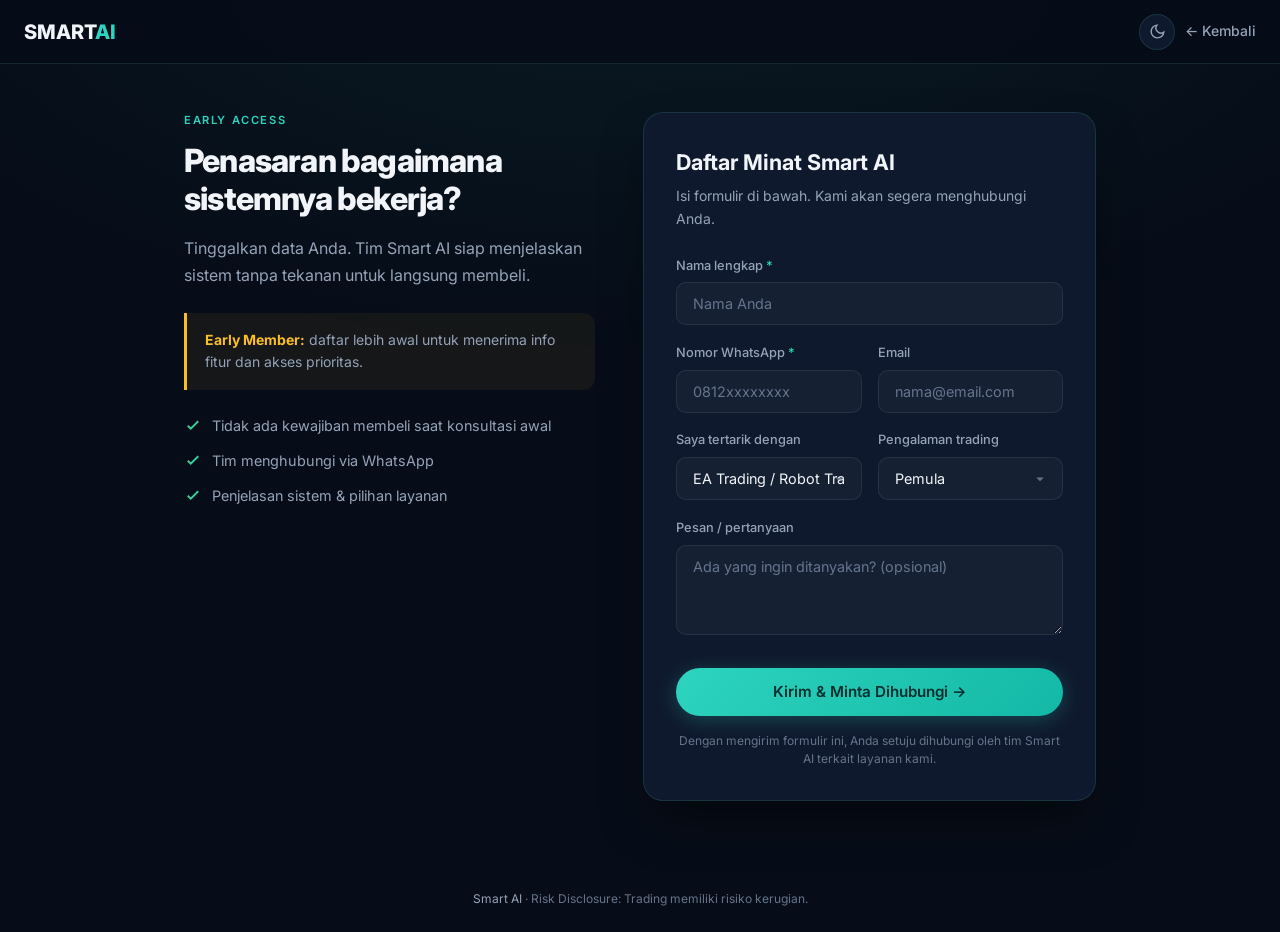
==== daftar.html @ 3fb46be1 "Add separate registration form page (daftar.html)" ====
<!DOCTYPE html>
<html lang="id" data-theme="dark">
<head>
<meta charset="UTF-8"/>
<meta name="viewport" content="width=device-width, initial-scale=1.0"/>
<title>Daftar Minat — Smart AI</title>
<meta name="description" content="Daftarkan minat Anda untuk Smart AI. Tim kami akan menghubungi tanpa tekanan."/>
<link href="https://fonts.googleapis.com/css2?family=Inter:wght@400;500;600;700;800&display=swap" rel="stylesheet">
<style>
:root,[data-theme=dark]{--bg:#070d18;--bg-card:#0f192d;--border:rgba(94,234,212,.12);--cyan:#2dd4bf;--teal:#14b8a6;--green:#34d399;--text:#f1f5f9;--text-muted:#94a3b8;--text-dim:#64748b;--yellow:#fbbf24;--input-bg:rgba(255,255,255,.03);--input-border:rgba(255,255,255,.08);--nav-bg:rgba(7,13,24,.9);--shadow:0 25px 50px -12px rgba(0,0,0,.55)}
[data-theme=light]{--bg:#f8fafc;--bg-card:#fff;--border:rgba(15,23,42,.08);--cyan:#0d9488;--teal:#0f766e;--green:#059669;--text:#0f172a;--text-muted:#475569;--text-dim:#94a3b8;--yellow:#d97706;--input-bg:rgba(15,23,42,.03);--input-border:rgba(15,23,42,.1);--nav-bg:rgba(248,250,252,.95);--shadow:0 20px 40px -12px rgba(15,23,42,.12)}
*{margin:0;padding:0;box-sizing:border-box}body{font-family:Inter,-apple-system,sans-serif;background:var(--bg);color:var(--text);min-height:100vh;line-height:1.6;transition:background .3s,color .3s}
body::before{content:'';position:fixed;inset:0;background:radial-gradient(ellipse 70% 50% at 50% -10%,rgba(45,212,191,.07),transparent);pointer-events:none;z-index:0}
.navbar{position:sticky;top:0;z-index:100;background:var(--nav-bg);backdrop-filter:blur(16px);border-bottom:1px solid var(--border);padding:0 1.5rem;height:64px;display:flex;align-items:center;justify-content:space-between}
.logo{font-size:1.25rem;font-weight:800;color:var(--text);text-decoration:none}.logo span{color:var(--cyan)}
.nav-right{display:flex;align-items:center;gap:.6rem}
.theme-toggle{width:36px;height:36px;border-radius:50%;background:var(--bg-card);border:1px solid var(--border);color:var(--text-muted);cursor:pointer;display:flex;align-items:center;justify-content:center}.theme-toggle:hover{border-color:var(--cyan);color:var(--cyan)}.theme-toggle .icon-sun{display:none}[data-theme=light] .theme-toggle .icon-moon{display:none}[data-theme=light] .theme-toggle .icon-sun{display:block}
.btn-back{color:var(--text-muted);text-decoration:none;font-size:.875rem;font-weight:500}.btn-back:hover{color:var(--cyan)}
.page{position:relative;z-index:1;max-width:960px;margin:0 auto;padding:3rem 1.5rem 4rem;display:grid;grid-template-columns:1fr 1.1fr;gap:3rem;align-items:start}
@media(max-width:800px){.page{grid-template-columns:1fr;gap:2rem;padding-top:2rem}}
.side-label{font-size:.7rem;font-weight:600;color:var(--cyan);letter-spacing:1.6px;text-transform:uppercase;margin-bottom:.75rem}
.side-title{font-size:2rem;font-weight:800;letter-spacing:-.8px;line-height:1.2;margin-bottom:1rem}
.side-desc{color:var(--text-muted);font-size:1rem;line-height:1.7;margin-bottom:1.5rem}
.side-box{background:rgba(251,191,36,.06);border-left:3px solid var(--yellow);border-radius:0 12px 12px 0;padding:1rem 1.15rem;font-size:.875rem;color:var(--text-muted);line-height:1.6;margin-bottom:1.5rem}.side-box strong{color:var(--yellow)}
.side-points{list-style:none;display:flex;flex-direction:column;gap:.75rem}.side-points li{display:flex;align-items:flex-start;gap:.6rem;font-size:.9rem;color:var(--text-muted)}.side-points svg{width:18px;height:18px;color:var(--green);flex-shrink:0;margin-top:2px}
.form-card{background:var(--bg-card);border:1px solid var(--border);border-radius:20px;padding:2rem;box-shadow:var(--shadow)}
.form-card h1{font-size:1.35rem;font-weight:700;margin-bottom:.35rem}.form-card .sub{font-size:.875rem;color:var(--text-muted);margin-bottom:1.6rem}
.form-group{margin-bottom:1.1rem}.form-group label{display:block;font-size:.8rem;font-weight:500;color:var(--text-muted);margin-bottom:.4rem}.form-group label .req{color:var(--cyan)}
.form-group input,.form-group select,.form-group textarea{width:100%;background:var(--input-bg);border:1px solid var(--input-border);border-radius:10px;padding:.75rem 1rem;color:var(--text);font-size:.9rem;font-family:inherit;outline:none;transition:border-color .2s}
.form-group input:focus,.form-group select:focus,.form-group textarea:focus{border-color:var(--cyan)}
.form-group input::placeholder,.form-group textarea::placeholder{color:var(--text-dim)}
.form-group select{appearance:none;background-image:url("data:image/svg+xml,%3Csvg xmlns='http://www.w3.org/2000/svg' width='12' height='12' fill='%2364748b' viewBox='0 0 16 16'%3E%3Cpath d='M8 11L3 6h10l-5 5z'/%3E%3C/svg%3E");background-repeat:no-repeat;background-position:right 1rem center;cursor:pointer}.form-group select option{background:var(--bg-card);color:var(--text)}
.form-group textarea{resize:vertical;min-height:90px}
.form-row{display:grid;grid-template-columns:1fr 1fr;gap:1rem}@media(max-width:520px){.form-row{grid-template-columns:1fr}}
.btn-submit{width:100%;margin-top:.5rem;padding:.9rem 1.5rem;border:none;border-radius:999px;font-weight:600;font-size:.95rem;font-family:inherit;cursor:pointer;background:linear-gradient(135deg,var(--cyan),var(--teal));color:#042f2e;box-shadow:0 4px 20px rgba(45,212,191,.25);transition:transform .2s,box-shadow .2s}[data-theme=light] .btn-submit{color:#fff}.btn-submit:hover{transform:translateY(-1px);box-shadow:0 8px 28px rgba(45,212,191,.35)}.btn-submit:disabled{opacity:.6;cursor:not-allowed;transform:none}
.form-note{text-align:center;font-size:.75rem;color:var(--text-dim);margin-top:1rem;line-height:1.5}
.success-box{display:none;text-align:center;padding:2.5rem 1rem}.success-box.show{display:block}
.success-icon{width:56px;height:56px;border-radius:50%;background:rgba(52,211,153,.15);color:var(--green);display:flex;align-items:center;justify-content:center;margin:0 auto 1.2rem;font-size:1.5rem}
.success-box h2{font-size:1.25rem;font-weight:700;margin-bottom:.5rem}.success-box p{color:var(--text-muted);font-size:.9rem;line-height:1.6;margin-bottom:1.5rem}.success-box a{color:var(--cyan);text-decoration:none;font-weight:600;font-size:.9rem}.success-box a:hover{text-decoration:underline}
footer{text-align:center;padding:1.5rem;font-size:.75rem;color:var(--text-dim);position:relative;z-index:1}footer a{color:var(--text-muted);text-decoration:none}footer a:hover{color:var(--cyan)}
</style>
</head>
<body>
<nav class="navbar">
<a href="index.html" class="logo">SMART<span>AI</span></a>
<div class="nav-right">
<button class="theme-toggle" id="theme-toggle" aria-label="Toggle theme">
<svg class="icon-moon" width="17" height="17" fill="none" stroke="currentColor" stroke-width="2" viewBox="0 0 24 24"><path d="M21 12.79A9 9 0 1111.21 3 7 7 0 0021 12.79z"/></svg>
<svg class="icon-sun" width="17" height="17" fill="none" stroke="currentColor" stroke-width="2" viewBox="0 0 24 24"><circle cx="12" cy="12" r="5"/><path d="M12 1v2M12 21v2M4.22 4.22l1.42 1.42M18.36 18.36l1.42 1.42M1 12h2M21 12h2M4.22 19.78l1.42-1.42M18.36 5.64l1.42-1.42"/></svg>
</button>
<a href="index.html" class="btn-back">← Kembali</a>
</div>
</nav>
<div class="page">
<aside>
<div class="side-label">Early Access</div>
<h2 class="side-title">Penasaran bagaimana sistemnya bekerja?</h2>
<p class="side-desc">Tinggalkan data Anda. Tim Smart AI siap menjelaskan sistem tanpa tekanan untuk langsung membeli.</p>
<div class="side-box"><strong>Early Member:</strong> daftar lebih awal untuk menerima info fitur dan akses prioritas.</div>
<ul class="side-points">
<li><svg fill="none" stroke="currentColor" stroke-width="2.5" viewBox="0 0 24 24"><path d="M5 13l4 4L19 7"/></svg>Tidak ada kewajiban membeli saat konsultasi awal</li>
<li><svg fill="none" stroke="currentColor" stroke-width="2.5" viewBox="0 0 24 24"><path d="M5 13l4 4L19 7"/></svg>Tim menghubungi via WhatsApp</li>
<li><svg fill="none" stroke="currentColor" stroke-width="2.5" viewBox="0 0 24 24"><path d="M5 13l4 4L19 7"/></svg>Penjelasan sistem & pilihan layanan</li>
</ul>
</aside>
<div class="form-card">
<div id="form-view">
<h1>Daftar Minat Smart AI</h1>
<p class="sub">Isi formulir di bawah. Kami akan segera menghubungi Anda.</p>
<form id="interest-form" onsubmit="handleSubmit(event)">
<div class="form-group"><label>Nama lengkap <span class="req">*</span></label><input type="text" name="nama" placeholder="Nama Anda" required autocomplete="name"/></div>
<div class="form-row">
<div class="form-group"><label>Nomor WhatsApp <span class="req">*</span></label><input type="tel" name="wa" placeholder="0812xxxxxxxx" required pattern="[0-9]{10,15}" autocomplete="tel"/></div>
<div class="form-group"><label>Email</label><input type="email" name="email" placeholder="nama@email.com" autocomplete="email"/></div>
</div>
<div class="form-row">
<div class="form-group"><label>Saya tertarik dengan</label><select name="minat"><option>EA Trading / Robot Trading</option><option>Copy Trade</option><option>Akun Pantau</option><option>Semua layanan</option></select></div>
<div class="form-group"><label>Pengalaman trading</label><select name="pengalaman"><option>Pemula</option><option>Menengah</option><option>Berpengalaman</option></select></div>
</div>
<div class="form-group"><label>Pesan / pertanyaan</label><textarea name="pesan" placeholder="Ada yang ingin ditanyakan? (opsional)"></textarea></div>
<button type="submit" class="btn-submit" id="submit-btn">Kirim & Minta Dihubungi →</button>
<p class="form-note">Dengan mengirim formulir ini, Anda setuju dihubungi oleh tim Smart AI terkait layanan kami.</p>
</form>
</div>
<div class="success-box" id="success-view">
<div class="success-icon">✓</div>
<h2>Data berhasil dikirim</h2>
<p>Terima kasih. Tim kami akan segera menghubungi Anda melalui WhatsApp untuk menjelaskan sistem Smart AI.</p>
<a href="index.html">← Kembali ke beranda</a>
</div>
</div>
</div>
<footer><a href="index.html">Smart AI</a> · Risk Disclosure: Trading memiliki risiko kerugian.</footer>
<script>
const html=document.documentElement;const saved=localStorage.getItem('theme');if(saved)html.setAttribute('data-theme',saved);
document.getElementById('theme-toggle').addEventListener('click',()=>{const n=html.getAttribute('data-theme')==='dark'?'light':'dark';html.setAttribute('data-theme',n);localStorage.setItem('theme',n);});
function handleSubmit(e){e.preventDefault();const btn=document.getElementById('submit-btn');btn.disabled=true;btn.textContent='Mengirim...';const data=new FormData(e.target);const nama=data.get('nama')||'';const wa=data.get('wa')||'';const minat=data.get('minat')||'';const pengalaman=data.get('pengalaman')||'';const pesan=data.get('pesan')||'';const text=encodeURIComponent('Halo Admin Smart AI, saya ingin daftar minat.\n\nNama: '+nama+'\nWhatsApp: '+wa+'\nMinat: '+minat+'\nPengalaman: '+pengalaman+(pesan?'\nPesan: '+pesan:''));setTimeout(()=>{document.getElementById('form-view').style.display='none';document.getElementById('success-view').classList.add('show');window.open('https://wa.me/6282137585596?text='+text,'_blank');},600);}
</script>
</body>
</html>
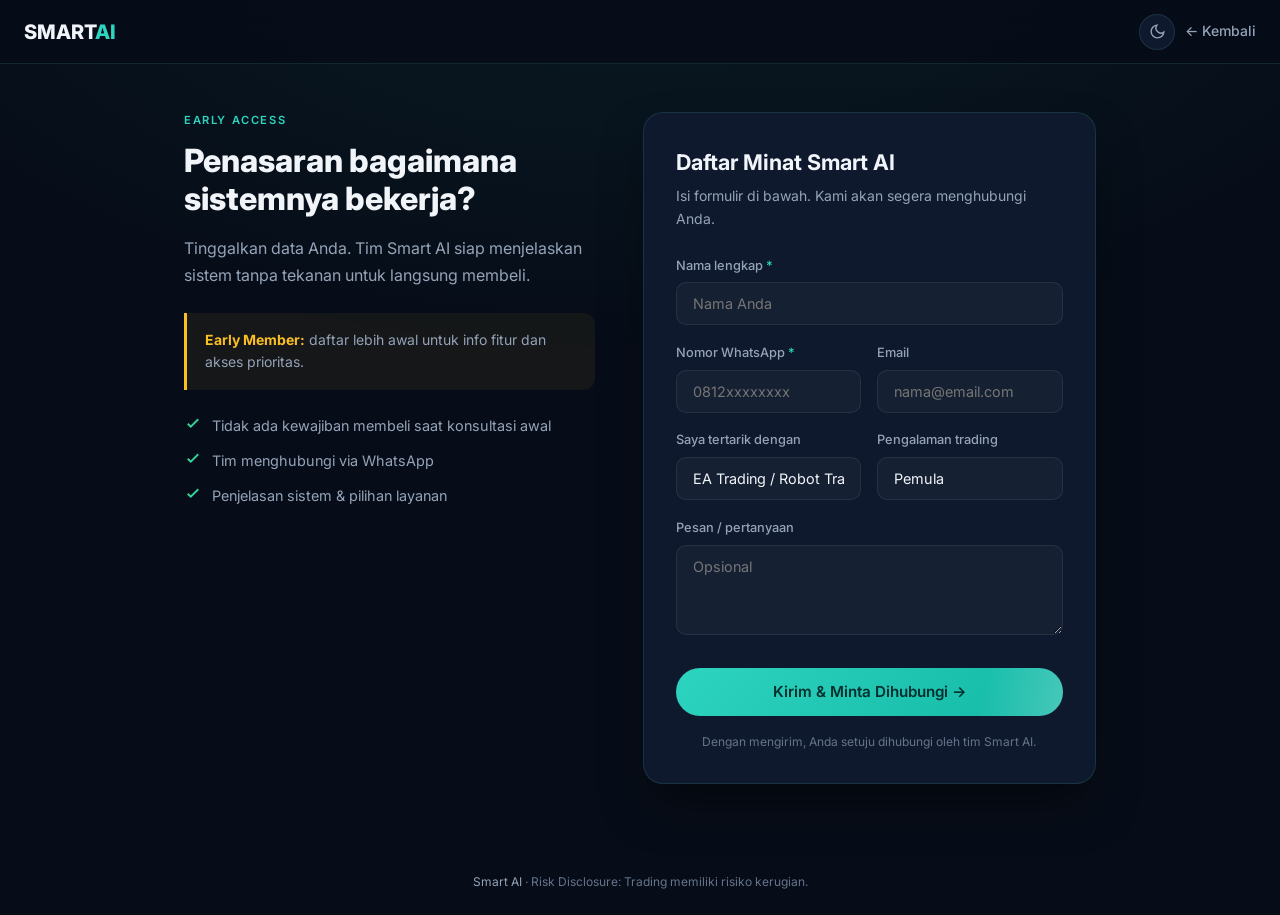
==== commit 00200087: "Add modern scroll animations, hover effects, and micro-interactions" ====
--- a/daftar.html
+++ b/daftar.html
@@ -4,49 +4,50 @@
 <meta charset="UTF-8"/>
 <meta name="viewport" content="width=device-width, initial-scale=1.0"/>
 <title>Daftar Minat — Smart AI</title>
-<meta name="description" content="Daftarkan minat Anda untuk Smart AI. Tim kami akan menghubungi tanpa tekanan."/>
 <link href="https://fonts.googleapis.com/css2?family=Inter:wght@400;500;600;700;800&display=swap" rel="stylesheet">
 <style>
 :root,[data-theme=dark]{--bg:#070d18;--bg-card:#0f192d;--border:rgba(94,234,212,.12);--cyan:#2dd4bf;--teal:#14b8a6;--green:#34d399;--text:#f1f5f9;--text-muted:#94a3b8;--text-dim:#64748b;--yellow:#fbbf24;--input-bg:rgba(255,255,255,.03);--input-border:rgba(255,255,255,.08);--nav-bg:rgba(7,13,24,.9);--shadow:0 25px 50px -12px rgba(0,0,0,.55)}
 [data-theme=light]{--bg:#f8fafc;--bg-card:#fff;--border:rgba(15,23,42,.08);--cyan:#0d9488;--teal:#0f766e;--green:#059669;--text:#0f172a;--text-muted:#475569;--text-dim:#94a3b8;--yellow:#d97706;--input-bg:rgba(15,23,42,.03);--input-border:rgba(15,23,42,.1);--nav-bg:rgba(248,250,252,.95);--shadow:0 20px 40px -12px rgba(15,23,42,.12)}
-*{margin:0;padding:0;box-sizing:border-box}body{font-family:Inter,-apple-system,sans-serif;background:var(--bg);color:var(--text);min-height:100vh;line-height:1.6;transition:background .3s,color .3s}
+*{margin:0;padding:0;box-sizing:border-box}body{font-family:Inter,sans-serif;background:var(--bg);color:var(--text);min-height:100vh;line-height:1.6}
 body::before{content:'';position:fixed;inset:0;background:radial-gradient(ellipse 70% 50% at 50% -10%,rgba(45,212,191,.07),transparent);pointer-events:none;z-index:0}
 .navbar{position:sticky;top:0;z-index:100;background:var(--nav-bg);backdrop-filter:blur(16px);border-bottom:1px solid var(--border);padding:0 1.5rem;height:64px;display:flex;align-items:center;justify-content:space-between}
 .logo{font-size:1.25rem;font-weight:800;color:var(--text);text-decoration:none}.logo span{color:var(--cyan)}
 .nav-right{display:flex;align-items:center;gap:.6rem}
-.theme-toggle{width:36px;height:36px;border-radius:50%;background:var(--bg-card);border:1px solid var(--border);color:var(--text-muted);cursor:pointer;display:flex;align-items:center;justify-content:center}.theme-toggle:hover{border-color:var(--cyan);color:var(--cyan)}.theme-toggle .icon-sun{display:none}[data-theme=light] .theme-toggle .icon-moon{display:none}[data-theme=light] .theme-toggle .icon-sun{display:block}
+.theme-toggle{width:36px;height:36px;border-radius:50%;background:var(--bg-card);border:1px solid var(--border);color:var(--text-muted);cursor:pointer;display:flex;align-items:center;justify-content:center}.theme-toggle .icon-sun{display:none}[data-theme=light] .theme-toggle .icon-moon{display:none}[data-theme=light] .theme-toggle .icon-sun{display:block}
 .btn-back{color:var(--text-muted);text-decoration:none;font-size:.875rem;font-weight:500}.btn-back:hover{color:var(--cyan)}
 .page{position:relative;z-index:1;max-width:960px;margin:0 auto;padding:3rem 1.5rem 4rem;display:grid;grid-template-columns:1fr 1.1fr;gap:3rem;align-items:start}
-@media(max-width:800px){.page{grid-template-columns:1fr;gap:2rem;padding-top:2rem}}
+@media(max-width:800px){.page{grid-template-columns:1fr;gap:2rem}}
 .side-label{font-size:.7rem;font-weight:600;color:var(--cyan);letter-spacing:1.6px;text-transform:uppercase;margin-bottom:.75rem}
-.side-title{font-size:2rem;font-weight:800;letter-spacing:-.8px;line-height:1.2;margin-bottom:1rem}
+.side-title{font-size:2rem;font-weight:800;line-height:1.2;margin-bottom:1rem}
 .side-desc{color:var(--text-muted);font-size:1rem;line-height:1.7;margin-bottom:1.5rem}
-.side-box{background:rgba(251,191,36,.06);border-left:3px solid var(--yellow);border-radius:0 12px 12px 0;padding:1rem 1.15rem;font-size:.875rem;color:var(--text-muted);line-height:1.6;margin-bottom:1.5rem}.side-box strong{color:var(--yellow)}
-.side-points{list-style:none;display:flex;flex-direction:column;gap:.75rem}.side-points li{display:flex;align-items:flex-start;gap:.6rem;font-size:.9rem;color:var(--text-muted)}.side-points svg{width:18px;height:18px;color:var(--green);flex-shrink:0;margin-top:2px}
+.side-box{background:rgba(251,191,36,.06);border-left:3px solid var(--yellow);border-radius:0 12px 12px 0;padding:1rem 1.15rem;font-size:.875rem;color:var(--text-muted);margin-bottom:1.5rem}.side-box strong{color:var(--yellow)}
+.side-points{list-style:none;display:flex;flex-direction:column;gap:.75rem}.side-points li{display:flex;gap:.6rem;font-size:.9rem;color:var(--text-muted)}.side-points svg{width:18px;height:18px;color:var(--green);flex-shrink:0}
 .form-card{background:var(--bg-card);border:1px solid var(--border);border-radius:20px;padding:2rem;box-shadow:var(--shadow)}
 .form-card h1{font-size:1.35rem;font-weight:700;margin-bottom:.35rem}.form-card .sub{font-size:.875rem;color:var(--text-muted);margin-bottom:1.6rem}
 .form-group{margin-bottom:1.1rem}.form-group label{display:block;font-size:.8rem;font-weight:500;color:var(--text-muted);margin-bottom:.4rem}.form-group label .req{color:var(--cyan)}
-.form-group input,.form-group select,.form-group textarea{width:100%;background:var(--input-bg);border:1px solid var(--input-border);border-radius:10px;padding:.75rem 1rem;color:var(--text);font-size:.9rem;font-family:inherit;outline:none;transition:border-color .2s}
-.form-group input:focus,.form-group select:focus,.form-group textarea:focus{border-color:var(--cyan)}
-.form-group input::placeholder,.form-group textarea::placeholder{color:var(--text-dim)}
-.form-group select{appearance:none;background-image:url("data:image/svg+xml,%3Csvg xmlns='http://www.w3.org/2000/svg' width='12' height='12' fill='%2364748b' viewBox='0 0 16 16'%3E%3Cpath d='M8 11L3 6h10l-5 5z'/%3E%3C/svg%3E");background-repeat:no-repeat;background-position:right 1rem center;cursor:pointer}.form-group select option{background:var(--bg-card);color:var(--text)}
-.form-group textarea{resize:vertical;min-height:90px}
+.form-group input,.form-group select,.form-group textarea{width:100%;background:var(--input-bg);border:1px solid var(--input-border);border-radius:10px;padding:.75rem 1rem;color:var(--text);font-size:.9rem;font-family:inherit;outline:none;transition:border-color .2s,transform .2s}
+.form-group input:focus,.form-group select:focus,.form-group textarea:focus{border-color:var(--cyan);transform:scale(1.01)}
+.form-group select{appearance:none;cursor:pointer}.form-group textarea{resize:vertical;min-height:90px}
 .form-row{display:grid;grid-template-columns:1fr 1fr;gap:1rem}@media(max-width:520px){.form-row{grid-template-columns:1fr}}
-.btn-submit{width:100%;margin-top:.5rem;padding:.9rem 1.5rem;border:none;border-radius:999px;font-weight:600;font-size:.95rem;font-family:inherit;cursor:pointer;background:linear-gradient(135deg,var(--cyan),var(--teal));color:#042f2e;box-shadow:0 4px 20px rgba(45,212,191,.25);transition:transform .2s,box-shadow .2s}[data-theme=light] .btn-submit{color:#fff}.btn-submit:hover{transform:translateY(-1px);box-shadow:0 8px 28px rgba(45,212,191,.35)}.btn-submit:disabled{opacity:.6;cursor:not-allowed;transform:none}
-.form-note{text-align:center;font-size:.75rem;color:var(--text-dim);margin-top:1rem;line-height:1.5}
-.success-box{display:none;text-align:center;padding:2.5rem 1rem}.success-box.show{display:block}
+.btn-submit{width:100%;margin-top:.5rem;padding:.9rem 1.5rem;border:none;border-radius:999px;font-weight:600;font-size:.95rem;font-family:inherit;cursor:pointer;background:linear-gradient(135deg,var(--cyan),var(--teal));color:#042f2e;position:relative;overflow:hidden;transition:transform .25s,box-shadow .25s}[data-theme=light] .btn-submit{color:#fff}.btn-submit:hover{transform:translateY(-2px);box-shadow:0 8px 28px rgba(45,212,191,.35)}.btn-submit:disabled{opacity:.6;cursor:not-allowed}.btn-submit::after{content:'';position:absolute;inset:0;background:linear-gradient(105deg,transparent 40%,rgba(255,255,255,.2) 50%,transparent 60%);background-size:200% 100%;animation:shimmer 3s infinite;pointer-events:none}
+.form-note{text-align:center;font-size:.75rem;color:var(--text-dim);margin-top:1rem}
+.success-box{display:none;text-align:center;padding:2.5rem 1rem}.success-box.show{display:block;animation:scaleIn .5s ease both}
 .success-icon{width:56px;height:56px;border-radius:50%;background:rgba(52,211,153,.15);color:var(--green);display:flex;align-items:center;justify-content:center;margin:0 auto 1.2rem;font-size:1.5rem}
-.success-box h2{font-size:1.25rem;font-weight:700;margin-bottom:.5rem}.success-box p{color:var(--text-muted);font-size:.9rem;line-height:1.6;margin-bottom:1.5rem}.success-box a{color:var(--cyan);text-decoration:none;font-weight:600;font-size:.9rem}.success-box a:hover{text-decoration:underline}
-footer{text-align:center;padding:1.5rem;font-size:.75rem;color:var(--text-dim);position:relative;z-index:1}footer a{color:var(--text-muted);text-decoration:none}footer a:hover{color:var(--cyan)}
+.success-box h2{font-size:1.25rem;font-weight:700;margin-bottom:.5rem}.success-box p{color:var(--text-muted);font-size:.9rem;margin-bottom:1.5rem}.success-box a{color:var(--cyan);text-decoration:none;font-weight:600}
+footer{text-align:center;padding:1.5rem;font-size:.75rem;color:var(--text-dim)}footer a{color:var(--text-muted);text-decoration:none}
+aside{animation:fadeUp .7s ease both}.form-card{animation:scaleIn .8s .15s cubic-bezier(.22,1,.36,1) both}
+@keyframes fadeUp{from{opacity:0;transform:translateY(20px)}to{opacity:1;transform:translateY(0)}}
+@keyframes scaleIn{from{opacity:0;transform:scale(.96)}to{opacity:1;transform:scale(1)}}
+@keyframes shimmer{0%{background-position:-200% center}100%{background-position:200% center}}
 </style>
 </head>
 <body>
 <nav class="navbar">
 <a href="index.html" class="logo">SMART<span>AI</span></a>
 <div class="nav-right">
-<button class="theme-toggle" id="theme-toggle" aria-label="Toggle theme">
+<button class="theme-toggle" id="theme-toggle" aria-label="Theme">
 <svg class="icon-moon" width="17" height="17" fill="none" stroke="currentColor" stroke-width="2" viewBox="0 0 24 24"><path d="M21 12.79A9 9 0 1111.21 3 7 7 0 0021 12.79z"/></svg>
-<svg class="icon-sun" width="17" height="17" fill="none" stroke="currentColor" stroke-width="2" viewBox="0 0 24 24"><circle cx="12" cy="12" r="5"/><path d="M12 1v2M12 21v2M4.22 4.22l1.42 1.42M18.36 18.36l1.42 1.42M1 12h2M21 12h2M4.22 19.78l1.42-1.42M18.36 5.64l1.42-1.42"/></svg>
+<svg class="icon-sun" width="17" height="17" fill="none" stroke="currentColor" stroke-width="2" viewBox="0 0 24 24"><circle cx="12" cy="12" r="5"/></svg>
 </button>
 <a href="index.html" class="btn-back">← Kembali</a>
 </div>
@@ -56,7 +57,7 @@
 <div class="side-label">Early Access</div>
 <h2 class="side-title">Penasaran bagaimana sistemnya bekerja?</h2>
 <p class="side-desc">Tinggalkan data Anda. Tim Smart AI siap menjelaskan sistem tanpa tekanan untuk langsung membeli.</p>
-<div class="side-box"><strong>Early Member:</strong> daftar lebih awal untuk menerima info fitur dan akses prioritas.</div>
+<div class="side-box"><strong>Early Member:</strong> daftar lebih awal untuk info fitur dan akses prioritas.</div>
 <ul class="side-points">
 <li><svg fill="none" stroke="currentColor" stroke-width="2.5" viewBox="0 0 24 24"><path d="M5 13l4 4L19 7"/></svg>Tidak ada kewajiban membeli saat konsultasi awal</li>
 <li><svg fill="none" stroke="currentColor" stroke-width="2.5" viewBox="0 0 24 24"><path d="M5 13l4 4L19 7"/></svg>Tim menghubungi via WhatsApp</li>
@@ -68,24 +69,24 @@
 <h1>Daftar Minat Smart AI</h1>
 <p class="sub">Isi formulir di bawah. Kami akan segera menghubungi Anda.</p>
 <form id="interest-form" onsubmit="handleSubmit(event)">
-<div class="form-group"><label>Nama lengkap <span class="req">*</span></label><input type="text" name="nama" placeholder="Nama Anda" required autocomplete="name"/></div>
+<div class="form-group"><label>Nama lengkap <span class="req">*</span></label><input type="text" name="nama" placeholder="Nama Anda" required/></div>
 <div class="form-row">
-<div class="form-group"><label>Nomor WhatsApp <span class="req">*</span></label><input type="tel" name="wa" placeholder="0812xxxxxxxx" required pattern="[0-9]{10,15}" autocomplete="tel"/></div>
-<div class="form-group"><label>Email</label><input type="email" name="email" placeholder="nama@email.com" autocomplete="email"/></div>
+<div class="form-group"><label>Nomor WhatsApp <span class="req">*</span></label><input type="tel" name="wa" placeholder="0812xxxxxxxx" required pattern="[0-9]{10,15}"/></div>
+<div class="form-group"><label>Email</label><input type="email" name="email" placeholder="nama@email.com"/></div>
 </div>
 <div class="form-row">
 <div class="form-group"><label>Saya tertarik dengan</label><select name="minat"><option>EA Trading / Robot Trading</option><option>Copy Trade</option><option>Akun Pantau</option><option>Semua layanan</option></select></div>
 <div class="form-group"><label>Pengalaman trading</label><select name="pengalaman"><option>Pemula</option><option>Menengah</option><option>Berpengalaman</option></select></div>
 </div>
-<div class="form-group"><label>Pesan / pertanyaan</label><textarea name="pesan" placeholder="Ada yang ingin ditanyakan? (opsional)"></textarea></div>
+<div class="form-group"><label>Pesan / pertanyaan</label><textarea name="pesan" placeholder="Opsional"></textarea></div>
 <button type="submit" class="btn-submit" id="submit-btn">Kirim & Minta Dihubungi →</button>
-<p class="form-note">Dengan mengirim formulir ini, Anda setuju dihubungi oleh tim Smart AI terkait layanan kami.</p>
+<p class="form-note">Dengan mengirim, Anda setuju dihubungi oleh tim Smart AI.</p>
 </form>
 </div>
 <div class="success-box" id="success-view">
 <div class="success-icon">✓</div>
 <h2>Data berhasil dikirim</h2>
-<p>Terima kasih. Tim kami akan segera menghubungi Anda melalui WhatsApp untuk menjelaskan sistem Smart AI.</p>
+<p>Tim kami akan segera menghubungi Anda melalui WhatsApp.</p>
 <a href="index.html">← Kembali ke beranda</a>
 </div>
 </div>
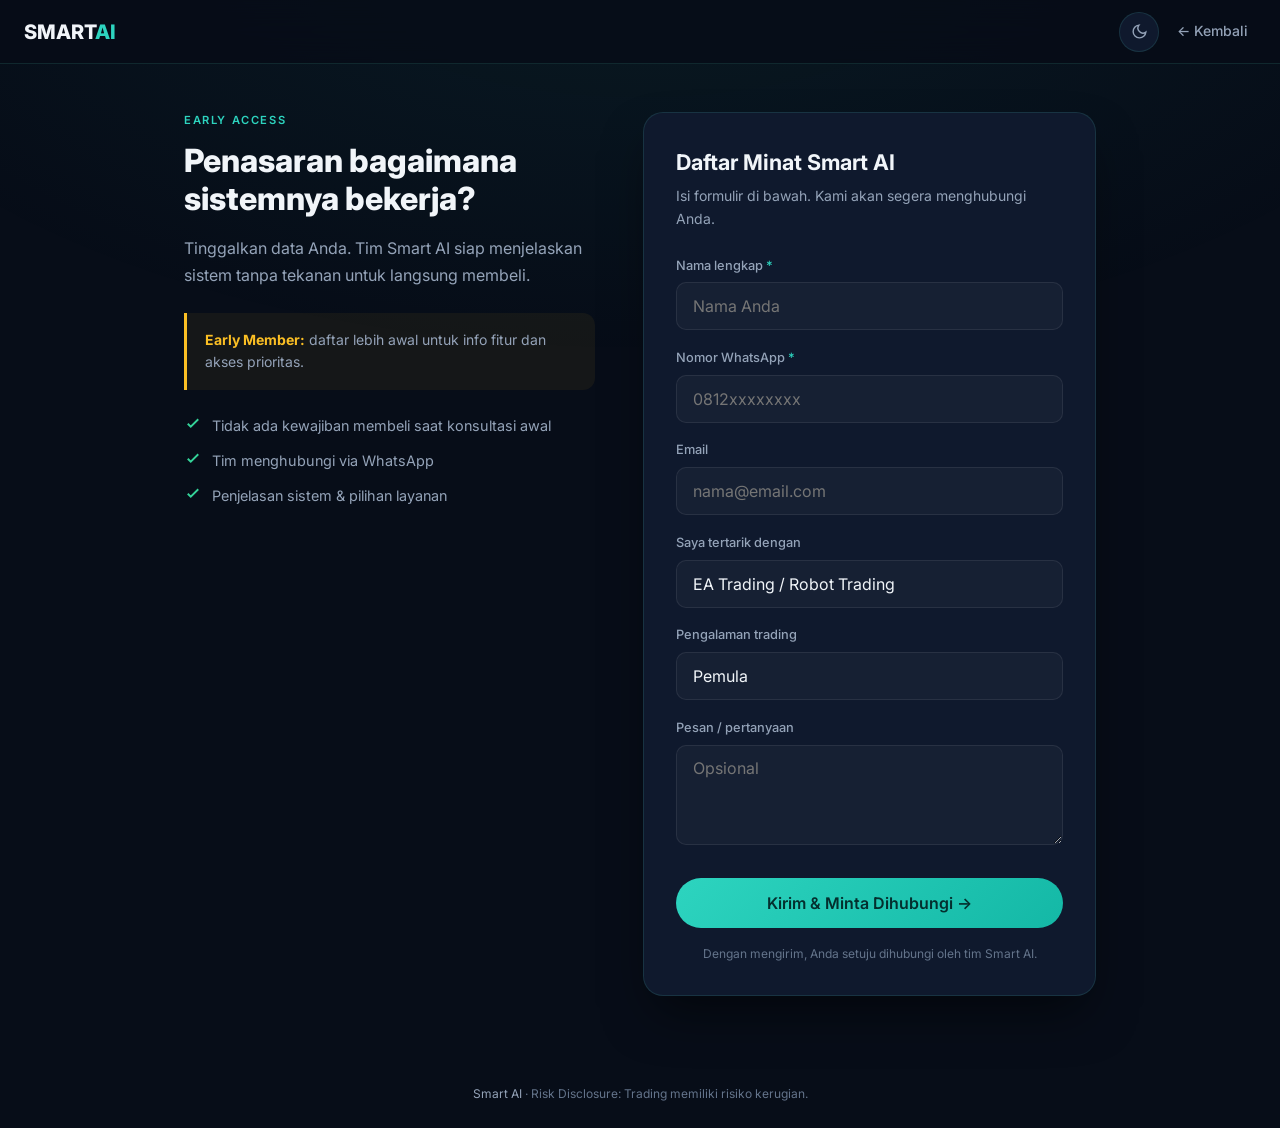
==== commit 6e031c0b: "Improve Android/mobile layout: larger touch targets, better spacing, safe-area, readable typography" ====
--- a/daftar.html
+++ b/daftar.html
@@ -2,21 +2,21 @@
 <html lang="id" data-theme="dark">
 <head>
 <meta charset="UTF-8"/>
-<meta name="viewport" content="width=device-width, initial-scale=1.0"/>
+<meta name="viewport" content="width=device-width, initial-scale=1.0, viewport-fit=cover"/>
 <title>Daftar Minat — Smart AI</title>
+<meta name="theme-color" content="#070d18"/>
 <link href="https://fonts.googleapis.com/css2?family=Inter:wght@400;500;600;700;800&display=swap" rel="stylesheet">
 <style>
 :root,[data-theme=dark]{--bg:#070d18;--bg-card:#0f192d;--border:rgba(94,234,212,.12);--cyan:#2dd4bf;--teal:#14b8a6;--green:#34d399;--text:#f1f5f9;--text-muted:#94a3b8;--text-dim:#64748b;--yellow:#fbbf24;--input-bg:rgba(255,255,255,.03);--input-border:rgba(255,255,255,.08);--nav-bg:rgba(7,13,24,.9);--shadow:0 25px 50px -12px rgba(0,0,0,.55)}
 [data-theme=light]{--bg:#f8fafc;--bg-card:#fff;--border:rgba(15,23,42,.08);--cyan:#0d9488;--teal:#0f766e;--green:#059669;--text:#0f172a;--text-muted:#475569;--text-dim:#94a3b8;--yellow:#d97706;--input-bg:rgba(15,23,42,.03);--input-border:rgba(15,23,42,.1);--nav-bg:rgba(248,250,252,.95);--shadow:0 20px 40px -12px rgba(15,23,42,.12)}
-*{margin:0;padding:0;box-sizing:border-box}body{font-family:Inter,sans-serif;background:var(--bg);color:var(--text);min-height:100vh;line-height:1.6}
+*{margin:0;padding:0;box-sizing:border-box}html{-webkit-text-size-adjust:100%;text-size-adjust:100%}body{font-family:Inter,sans-serif;background:var(--bg);color:var(--text);min-height:100vh;line-height:1.6}a,button{-webkit-tap-highlight-color:rgba(45,212,191,.15)}
 body::before{content:'';position:fixed;inset:0;background:radial-gradient(ellipse 70% 50% at 50% -10%,rgba(45,212,191,.07),transparent);pointer-events:none;z-index:0}
 .navbar{position:sticky;top:0;z-index:100;background:var(--nav-bg);backdrop-filter:blur(16px);border-bottom:1px solid var(--border);padding:0 1.5rem;height:64px;display:flex;align-items:center;justify-content:space-between}
 .logo{font-size:1.25rem;font-weight:800;color:var(--text);text-decoration:none}.logo span{color:var(--cyan)}
 .nav-right{display:flex;align-items:center;gap:.6rem}
-.theme-toggle{width:36px;height:36px;border-radius:50%;background:var(--bg-card);border:1px solid var(--border);color:var(--text-muted);cursor:pointer;display:flex;align-items:center;justify-content:center}.theme-toggle .icon-sun{display:none}[data-theme=light] .theme-toggle .icon-moon{display:none}[data-theme=light] .theme-toggle .icon-sun{display:block}
-.btn-back{color:var(--text-muted);text-decoration:none;font-size:.875rem;font-weight:500}.btn-back:hover{color:var(--cyan)}
+.theme-toggle{width:40px;height:40px;border-radius:50%;background:var(--bg-card);border:1px solid var(--border);color:var(--text-muted);cursor:pointer;display:flex;align-items:center;justify-content:center}.theme-toggle .icon-sun{display:none}[data-theme=light] .theme-toggle .icon-moon{display:none}[data-theme=light] .theme-toggle .icon-sun{display:block}
+.btn-back{color:var(--text-muted);text-decoration:none;font-size:.875rem;font-weight:500;padding:.5rem}.btn-back:hover{color:var(--cyan)}
 .page{position:relative;z-index:1;max-width:960px;margin:0 auto;padding:3rem 1.5rem 4rem;display:grid;grid-template-columns:1fr 1.1fr;gap:3rem;align-items:start}
-@media(max-width:800px){.page{grid-template-columns:1fr;gap:2rem}}
 .side-label{font-size:.7rem;font-weight:600;color:var(--cyan);letter-spacing:1.6px;text-transform:uppercase;margin-bottom:.75rem}
 .side-title{font-size:2rem;font-weight:800;line-height:1.2;margin-bottom:1rem}
 .side-desc{color:var(--text-muted);font-size:1rem;line-height:1.7;margin-bottom:1.5rem}
@@ -25,20 +25,26 @@
 .form-card{background:var(--bg-card);border:1px solid var(--border);border-radius:20px;padding:2rem;box-shadow:var(--shadow)}
 .form-card h1{font-size:1.35rem;font-weight:700;margin-bottom:.35rem}.form-card .sub{font-size:.875rem;color:var(--text-muted);margin-bottom:1.6rem}
 .form-group{margin-bottom:1.1rem}.form-group label{display:block;font-size:.8rem;font-weight:500;color:var(--text-muted);margin-bottom:.4rem}.form-group label .req{color:var(--cyan)}
-.form-group input,.form-group select,.form-group textarea{width:100%;background:var(--input-bg);border:1px solid var(--input-border);border-radius:10px;padding:.75rem 1rem;color:var(--text);font-size:.9rem;font-family:inherit;outline:none;transition:border-color .2s,transform .2s}
-.form-group input:focus,.form-group select:focus,.form-group textarea:focus{border-color:var(--cyan);transform:scale(1.01)}
-.form-group select{appearance:none;cursor:pointer}.form-group textarea{resize:vertical;min-height:90px}
-.form-row{display:grid;grid-template-columns:1fr 1fr;gap:1rem}@media(max-width:520px){.form-row{grid-template-columns:1fr}}
-.btn-submit{width:100%;margin-top:.5rem;padding:.9rem 1.5rem;border:none;border-radius:999px;font-weight:600;font-size:.95rem;font-family:inherit;cursor:pointer;background:linear-gradient(135deg,var(--cyan),var(--teal));color:#042f2e;position:relative;overflow:hidden;transition:transform .25s,box-shadow .25s}[data-theme=light] .btn-submit{color:#fff}.btn-submit:hover{transform:translateY(-2px);box-shadow:0 8px 28px rgba(45,212,191,.35)}.btn-submit:disabled{opacity:.6;cursor:not-allowed}.btn-submit::after{content:'';position:absolute;inset:0;background:linear-gradient(105deg,transparent 40%,rgba(255,255,255,.2) 50%,transparent 60%);background-size:200% 100%;animation:shimmer 3s infinite;pointer-events:none}
+.form-group input,.form-group select,.form-group textarea{width:100%;background:var(--input-bg);border:1px solid var(--input-border);border-radius:10px;padding:.75rem 1rem;color:var(--text);font-size:16px;font-family:inherit;outline:none;min-height:48px;transition:border-color .2s}
+.form-group input:focus,.form-group select:focus,.form-group textarea:focus{border-color:var(--cyan)}
+.form-group select{appearance:none;cursor:pointer}.form-group textarea{resize:vertical;min-height:100px}
+.form-row{display:grid;grid-template-columns:1fr 1fr;gap:1rem}
+.btn-submit{width:100%;margin-top:.5rem;padding:.95rem 1.5rem;border:none;border-radius:999px;font-weight:600;font-size:1rem;font-family:inherit;cursor:pointer;background:linear-gradient(135deg,var(--cyan),var(--teal));color:#042f2e;min-height:50px}[data-theme=light] .btn-submit{color:#fff}.btn-submit:disabled{opacity:.6}
 .form-note{text-align:center;font-size:.75rem;color:var(--text-dim);margin-top:1rem}
-.success-box{display:none;text-align:center;padding:2.5rem 1rem}.success-box.show{display:block;animation:scaleIn .5s ease both}
+.success-box{display:none;text-align:center;padding:2.5rem 1rem}.success-box.show{display:block}
 .success-icon{width:56px;height:56px;border-radius:50%;background:rgba(52,211,153,.15);color:var(--green);display:flex;align-items:center;justify-content:center;margin:0 auto 1.2rem;font-size:1.5rem}
 .success-box h2{font-size:1.25rem;font-weight:700;margin-bottom:.5rem}.success-box p{color:var(--text-muted);font-size:.9rem;margin-bottom:1.5rem}.success-box a{color:var(--cyan);text-decoration:none;font-weight:600}
 footer{text-align:center;padding:1.5rem;font-size:.75rem;color:var(--text-dim)}footer a{color:var(--text-muted);text-decoration:none}
-aside{animation:fadeUp .7s ease both}.form-card{animation:scaleIn .8s .15s cubic-bezier(.22,1,.36,1) both}
-@keyframes fadeUp{from{opacity:0;transform:translateY(20px)}to{opacity:1;transform:translateY(0)}}
-@keyframes scaleIn{from{opacity:0;transform:scale(.96)}to{opacity:1;transform:scale(1)}}
-@keyframes shimmer{0%{background-position:-200% center}100%{background-position:200% center}}
+@media(max-width:800px){
+.page{grid-template-columns:1fr;gap:1.5rem;padding:1.5rem 1rem 3rem}
+.side-title{font-size:1.45rem}
+.side-desc{font-size:.92rem}
+.form-card{padding:1.35rem 1.15rem;border-radius:16px}
+.form-card h1{font-size:1.2rem}
+.form-row{grid-template-columns:1fr}
+.navbar{padding:0 1rem;height:56px}
+}
+@supports(padding:env(safe-area-inset-bottom)){body{padding-bottom:env(safe-area-inset-bottom)}}
 </style>
 </head>
 <body>
@@ -69,15 +75,11 @@
 <h1>Daftar Minat Smart AI</h1>
 <p class="sub">Isi formulir di bawah. Kami akan segera menghubungi Anda.</p>
 <form id="interest-form" onsubmit="handleSubmit(event)">
-<div class="form-group"><label>Nama lengkap <span class="req">*</span></label><input type="text" name="nama" placeholder="Nama Anda" required/></div>
-<div class="form-row">
-<div class="form-group"><label>Nomor WhatsApp <span class="req">*</span></label><input type="tel" name="wa" placeholder="0812xxxxxxxx" required pattern="[0-9]{10,15}"/></div>
-<div class="form-group"><label>Email</label><input type="email" name="email" placeholder="nama@email.com"/></div>
-</div>
-<div class="form-row">
+<div class="form-group"><label>Nama lengkap <span class="req">*</span></label><input type="text" name="nama" placeholder="Nama Anda" required autocomplete="name"/></div>
+<div class="form-group"><label>Nomor WhatsApp <span class="req">*</span></label><input type="tel" name="wa" placeholder="0812xxxxxxxx" required pattern="[0-9]{10,15}" autocomplete="tel" inputmode="numeric"/></div>
+<div class="form-group"><label>Email</label><input type="email" name="email" placeholder="nama@email.com" autocomplete="email"/></div>
 <div class="form-group"><label>Saya tertarik dengan</label><select name="minat"><option>EA Trading / Robot Trading</option><option>Copy Trade</option><option>Akun Pantau</option><option>Semua layanan</option></select></div>
 <div class="form-group"><label>Pengalaman trading</label><select name="pengalaman"><option>Pemula</option><option>Menengah</option><option>Berpengalaman</option></select></div>
-</div>
 <div class="form-group"><label>Pesan / pertanyaan</label><textarea name="pesan" placeholder="Opsional"></textarea></div>
 <button type="submit" class="btn-submit" id="submit-btn">Kirim & Minta Dihubungi →</button>
 <p class="form-note">Dengan mengirim, Anda setuju dihubungi oleh tim Smart AI.</p>
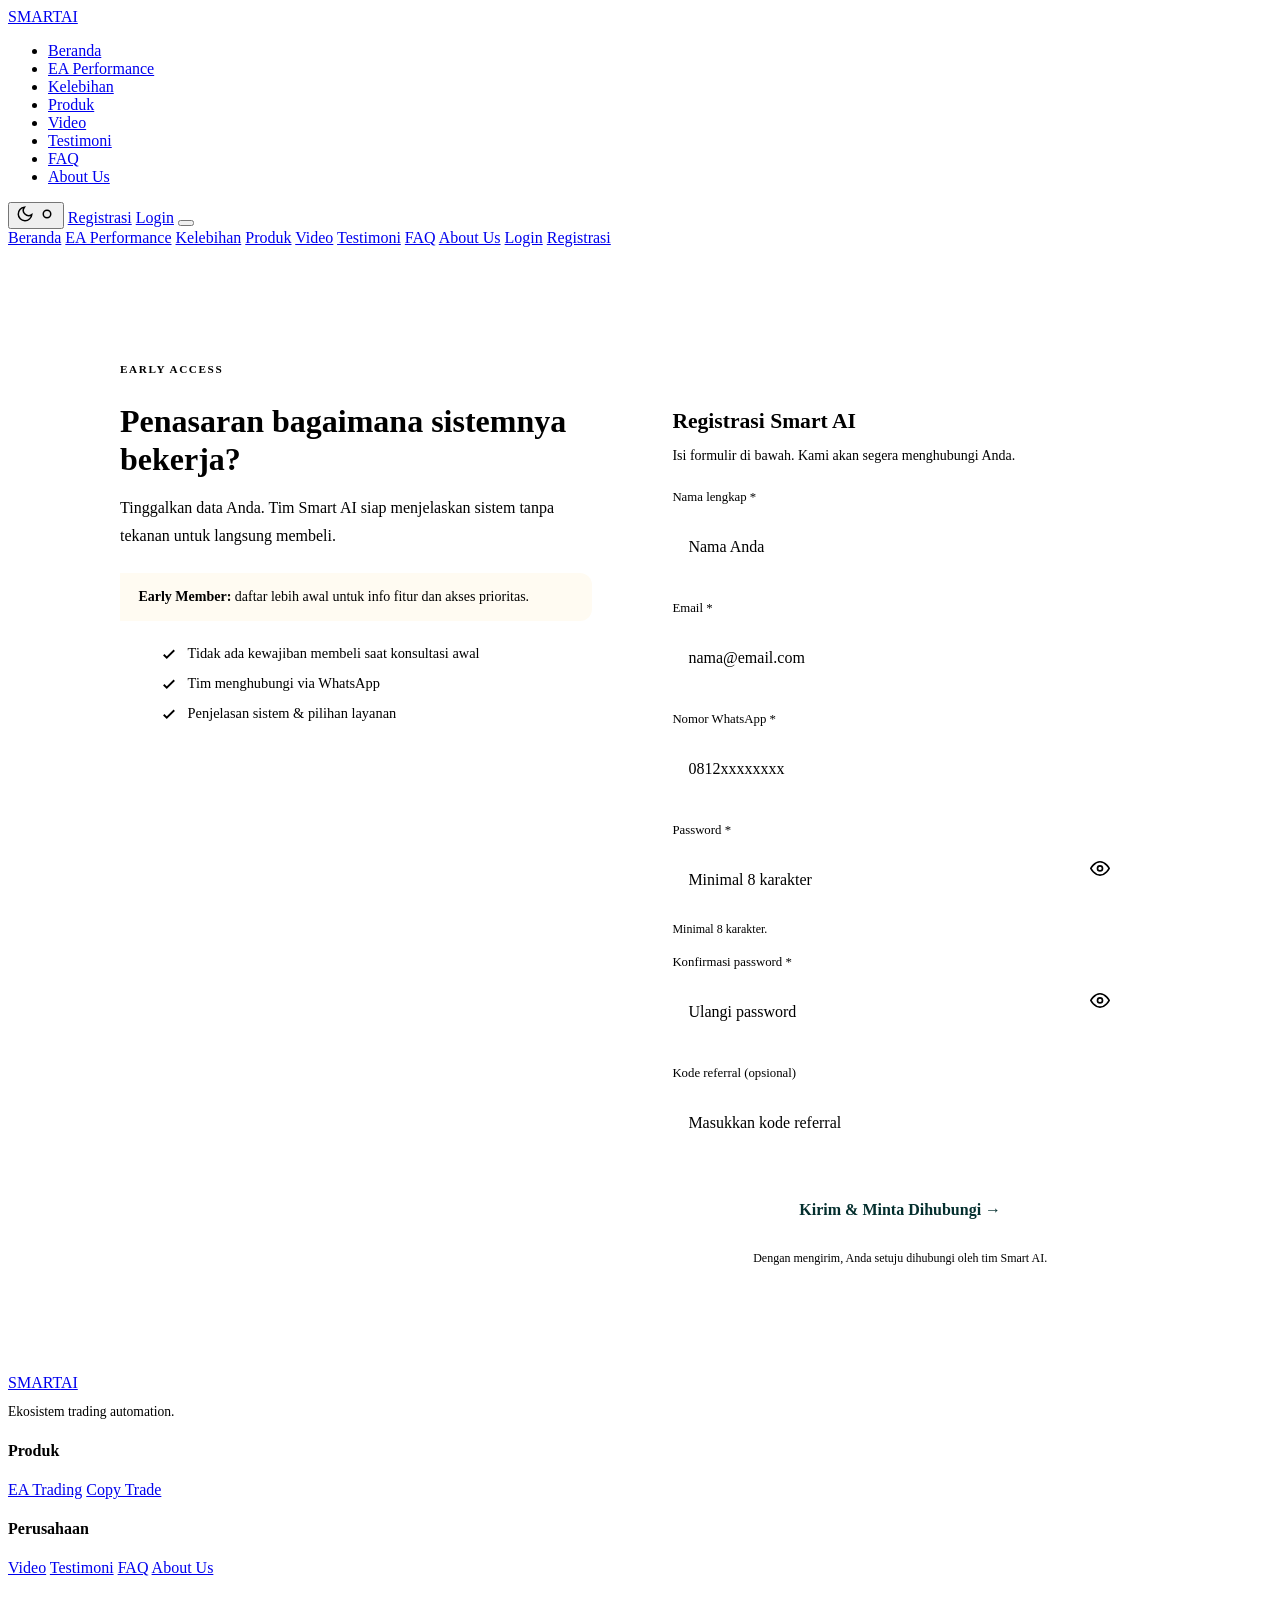
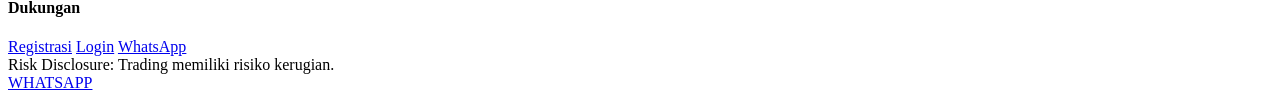
==== commit c98e3058: "Add files via upload" ====
--- a/daftar.html
+++ b/daftar.html
@@ -1,103 +1,245 @@
 <!DOCTYPE html>
 <html lang="id" data-theme="dark">
-<head>
-<meta charset="UTF-8"/>
-<meta name="viewport" content="width=device-width, initial-scale=1.0, viewport-fit=cover"/>
-<title>Daftar Minat — Smart AI</title>
-<meta name="theme-color" content="#070d18"/>
-<link href="https://fonts.googleapis.com/css2?family=Inter:wght@400;500;600;700;800&display=swap" rel="stylesheet">
-<style>
-:root,[data-theme=dark]{--bg:#070d18;--bg-card:#0f192d;--border:rgba(94,234,212,.12);--cyan:#2dd4bf;--teal:#14b8a6;--green:#34d399;--text:#f1f5f9;--text-muted:#94a3b8;--text-dim:#64748b;--yellow:#fbbf24;--input-bg:rgba(255,255,255,.03);--input-border:rgba(255,255,255,.08);--nav-bg:rgba(7,13,24,.9);--shadow:0 25px 50px -12px rgba(0,0,0,.55)}
-[data-theme=light]{--bg:#f8fafc;--bg-card:#fff;--border:rgba(15,23,42,.08);--cyan:#0d9488;--teal:#0f766e;--green:#059669;--text:#0f172a;--text-muted:#475569;--text-dim:#94a3b8;--yellow:#d97706;--input-bg:rgba(15,23,42,.03);--input-border:rgba(15,23,42,.1);--nav-bg:rgba(248,250,252,.95);--shadow:0 20px 40px -12px rgba(15,23,42,.12)}
-*{margin:0;padding:0;box-sizing:border-box}html{-webkit-text-size-adjust:100%;text-size-adjust:100%}body{font-family:Inter,sans-serif;background:var(--bg);color:var(--text);min-height:100vh;line-height:1.6}a,button{-webkit-tap-highlight-color:rgba(45,212,191,.15)}
-body::before{content:'';position:fixed;inset:0;background:radial-gradient(ellipse 70% 50% at 50% -10%,rgba(45,212,191,.07),transparent);pointer-events:none;z-index:0}
-.navbar{position:sticky;top:0;z-index:100;background:var(--nav-bg);backdrop-filter:blur(16px);border-bottom:1px solid var(--border);padding:0 1.5rem;height:64px;display:flex;align-items:center;justify-content:space-between}
-.logo{font-size:1.25rem;font-weight:800;color:var(--text);text-decoration:none}.logo span{color:var(--cyan)}
-.nav-right{display:flex;align-items:center;gap:.6rem}
-.theme-toggle{width:40px;height:40px;border-radius:50%;background:var(--bg-card);border:1px solid var(--border);color:var(--text-muted);cursor:pointer;display:flex;align-items:center;justify-content:center}.theme-toggle .icon-sun{display:none}[data-theme=light] .theme-toggle .icon-moon{display:none}[data-theme=light] .theme-toggle .icon-sun{display:block}
-.btn-back{color:var(--text-muted);text-decoration:none;font-size:.875rem;font-weight:500;padding:.5rem}.btn-back:hover{color:var(--cyan)}
-.page{position:relative;z-index:1;max-width:960px;margin:0 auto;padding:3rem 1.5rem 4rem;display:grid;grid-template-columns:1fr 1.1fr;gap:3rem;align-items:start}
-.side-label{font-size:.7rem;font-weight:600;color:var(--cyan);letter-spacing:1.6px;text-transform:uppercase;margin-bottom:.75rem}
-.side-title{font-size:2rem;font-weight:800;line-height:1.2;margin-bottom:1rem}
-.side-desc{color:var(--text-muted);font-size:1rem;line-height:1.7;margin-bottom:1.5rem}
-.side-box{background:rgba(251,191,36,.06);border-left:3px solid var(--yellow);border-radius:0 12px 12px 0;padding:1rem 1.15rem;font-size:.875rem;color:var(--text-muted);margin-bottom:1.5rem}.side-box strong{color:var(--yellow)}
-.side-points{list-style:none;display:flex;flex-direction:column;gap:.75rem}.side-points li{display:flex;gap:.6rem;font-size:.9rem;color:var(--text-muted)}.side-points svg{width:18px;height:18px;color:var(--green);flex-shrink:0}
-.form-card{background:var(--bg-card);border:1px solid var(--border);border-radius:20px;padding:2rem;box-shadow:var(--shadow)}
-.form-card h1{font-size:1.35rem;font-weight:700;margin-bottom:.35rem}.form-card .sub{font-size:.875rem;color:var(--text-muted);margin-bottom:1.6rem}
-.form-group{margin-bottom:1.1rem}.form-group label{display:block;font-size:.8rem;font-weight:500;color:var(--text-muted);margin-bottom:.4rem}.form-group label .req{color:var(--cyan)}
-.form-group input,.form-group select,.form-group textarea{width:100%;background:var(--input-bg);border:1px solid var(--input-border);border-radius:10px;padding:.75rem 1rem;color:var(--text);font-size:16px;font-family:inherit;outline:none;min-height:48px;transition:border-color .2s}
-.form-group input:focus,.form-group select:focus,.form-group textarea:focus{border-color:var(--cyan)}
-.form-group select{appearance:none;cursor:pointer}.form-group textarea{resize:vertical;min-height:100px}
-.form-row{display:grid;grid-template-columns:1fr 1fr;gap:1rem}
-.btn-submit{width:100%;margin-top:.5rem;padding:.95rem 1.5rem;border:none;border-radius:999px;font-weight:600;font-size:1rem;font-family:inherit;cursor:pointer;background:linear-gradient(135deg,var(--cyan),var(--teal));color:#042f2e;min-height:50px}[data-theme=light] .btn-submit{color:#fff}.btn-submit:disabled{opacity:.6}
-.form-note{text-align:center;font-size:.75rem;color:var(--text-dim);margin-top:1rem}
-.success-box{display:none;text-align:center;padding:2.5rem 1rem}.success-box.show{display:block}
-.success-icon{width:56px;height:56px;border-radius:50%;background:rgba(52,211,153,.15);color:var(--green);display:flex;align-items:center;justify-content:center;margin:0 auto 1.2rem;font-size:1.5rem}
-.success-box h2{font-size:1.25rem;font-weight:700;margin-bottom:.5rem}.success-box p{color:var(--text-muted);font-size:.9rem;margin-bottom:1.5rem}.success-box a{color:var(--cyan);text-decoration:none;font-weight:600}
-footer{text-align:center;padding:1.5rem;font-size:.75rem;color:var(--text-dim)}footer a{color:var(--text-muted);text-decoration:none}
-@media(max-width:800px){
-.page{grid-template-columns:1fr;gap:1.5rem;padding:1.5rem 1rem 3rem}
-.side-title{font-size:1.45rem}
-.side-desc{font-size:.92rem}
-.form-card{padding:1.35rem 1.15rem;border-radius:16px}
-.form-card h1{font-size:1.2rem}
-.form-row{grid-template-columns:1fr}
-.navbar{padding:0 1rem;height:56px}
-}
-@supports(padding:env(safe-area-inset-bottom)){body{padding-bottom:env(safe-area-inset-bottom)}}
-</style>
-</head>
-<body>
-<nav class="navbar">
-<a href="index.html" class="logo">SMART<span>AI</span></a>
-<div class="nav-right">
-<button class="theme-toggle" id="theme-toggle" aria-label="Theme">
-<svg class="icon-moon" width="17" height="17" fill="none" stroke="currentColor" stroke-width="2" viewBox="0 0 24 24"><path d="M21 12.79A9 9 0 1111.21 3 7 7 0 0021 12.79z"/></svg>
-<svg class="icon-sun" width="17" height="17" fill="none" stroke="currentColor" stroke-width="2" viewBox="0 0 24 24"><circle cx="12" cy="12" r="5"/></svg>
-</button>
-<a href="index.html" class="btn-back">← Kembali</a>
-</div>
-</nav>
-<div class="page">
-<aside>
-<div class="side-label">Early Access</div>
-<h2 class="side-title">Penasaran bagaimana sistemnya bekerja?</h2>
-<p class="side-desc">Tinggalkan data Anda. Tim Smart AI siap menjelaskan sistem tanpa tekanan untuk langsung membeli.</p>
-<div class="side-box"><strong>Early Member:</strong> daftar lebih awal untuk info fitur dan akses prioritas.</div>
-<ul class="side-points">
-<li><svg fill="none" stroke="currentColor" stroke-width="2.5" viewBox="0 0 24 24"><path d="M5 13l4 4L19 7"/></svg>Tidak ada kewajiban membeli saat konsultasi awal</li>
-<li><svg fill="none" stroke="currentColor" stroke-width="2.5" viewBox="0 0 24 24"><path d="M5 13l4 4L19 7"/></svg>Tim menghubungi via WhatsApp</li>
-<li><svg fill="none" stroke="currentColor" stroke-width="2.5" viewBox="0 0 24 24"><path d="M5 13l4 4L19 7"/></svg>Penjelasan sistem & pilihan layanan</li>
-</ul>
-</aside>
-<div class="form-card">
-<div id="form-view">
-<h1>Daftar Minat Smart AI</h1>
-<p class="sub">Isi formulir di bawah. Kami akan segera menghubungi Anda.</p>
-<form id="interest-form" onsubmit="handleSubmit(event)">
-<div class="form-group"><label>Nama lengkap <span class="req">*</span></label><input type="text" name="nama" placeholder="Nama Anda" required autocomplete="name"/></div>
-<div class="form-group"><label>Nomor WhatsApp <span class="req">*</span></label><input type="tel" name="wa" placeholder="0812xxxxxxxx" required pattern="[0-9]{10,15}" autocomplete="tel" inputmode="numeric"/></div>
-<div class="form-group"><label>Email</label><input type="email" name="email" placeholder="nama@email.com" autocomplete="email"/></div>
-<div class="form-group"><label>Saya tertarik dengan</label><select name="minat"><option>EA Trading / Robot Trading</option><option>Copy Trade</option><option>Akun Pantau</option><option>Semua layanan</option></select></div>
-<div class="form-group"><label>Pengalaman trading</label><select name="pengalaman"><option>Pemula</option><option>Menengah</option><option>Berpengalaman</option></select></div>
-<div class="form-group"><label>Pesan / pertanyaan</label><textarea name="pesan" placeholder="Opsional"></textarea></div>
-<button type="submit" class="btn-submit" id="submit-btn">Kirim & Minta Dihubungi →</button>
-<p class="form-note">Dengan mengirim, Anda setuju dihubungi oleh tim Smart AI.</p>
-</form>
-</div>
-<div class="success-box" id="success-view">
-<div class="success-icon">✓</div>
-<h2>Data berhasil dikirim</h2>
-<p>Tim kami akan segera menghubungi Anda melalui WhatsApp.</p>
-<a href="index.html">← Kembali ke beranda</a>
-</div>
-</div>
-</div>
-<footer><a href="index.html">Smart AI</a> · Risk Disclosure: Trading memiliki risiko kerugian.</footer>
-<script>
-const html=document.documentElement;const saved=localStorage.getItem('theme');if(saved)html.setAttribute('data-theme',saved);
-document.getElementById('theme-toggle').addEventListener('click',()=>{const n=html.getAttribute('data-theme')==='dark'?'light':'dark';html.setAttribute('data-theme',n);localStorage.setItem('theme',n);});
-function handleSubmit(e){e.preventDefault();const btn=document.getElementById('submit-btn');btn.disabled=true;btn.textContent='Mengirim...';const data=new FormData(e.target);const nama=data.get('nama')||'';const wa=data.get('wa')||'';const minat=data.get('minat')||'';const pengalaman=data.get('pengalaman')||'';const pesan=data.get('pesan')||'';const text=encodeURIComponent('Halo Admin Smart AI, saya ingin daftar minat.\n\nNama: '+nama+'\nWhatsApp: '+wa+'\nMinat: '+minat+'\nPengalaman: '+pengalaman+(pesan?'\nPesan: '+pesan:''));setTimeout(()=>{document.getElementById('form-view').style.display='none';document.getElementById('success-view').classList.add('show');window.open('https://wa.me/6282137585596?text='+text,'_blank');},600);}
-</script>
-</body>
-</html>+  <head>
+    <meta charset="UTF-8"/>
+    <meta name="viewport" content="width=device-width, initial-scale=1.0, viewport-fit=cover"/>
+    <title>Registrasi — Smart AI</title>
+    <meta name="theme-color" content="#070d18"/>
+    <link href="https://fonts.googleapis.com/css2?family=Inter:wght@400;500;600;700;800&display=swap" rel="stylesheet">
+    <link rel="stylesheet" href="css/site.css">
+    <link rel="stylesheet" href="css/daftar.css">
+  </head>
+  <body>
+    <nav class="navbar">
+      <a href="index.html" class="logo">SMART<span>AI</span></a>
+      <ul class="nav-links">
+        <li><a href="index.html">Beranda</a></li>
+        <li><a href="performance.html">EA Performance</a></li>
+        <li><a href="kelebihan.html">Kelebihan</a></li>
+        <li><a href="produk.html">Produk</a></li>
+        <li><a href="video.html">Video</a></li>
+        <li><a href="testimoni.html">Testimoni</a></li>
+        <li><a href="faq.html">FAQ</a></li>
+        <li><a href="our-story.html">About Us</a></li>
+      </ul>
+      <div class="nav-actions">
+        <button class="theme-toggle" id="theme-toggle" aria-label="Theme">
+          <svg class="icon-moon" width="18" height="18" fill="none" stroke="currentColor" stroke-width="2" viewBox="0 0 24 24">
+            <path d="M21 12.79A9 9 0 1111.21 3 7 7 0 0021 12.79z"/>
+          </svg>
+          <svg class="icon-sun" width="18" height="18" fill="none" stroke="currentColor" stroke-width="2" viewBox="0 0 24 24">
+            <circle cx="12" cy="12" r="5"/>
+          </svg>
+        </button>
+        <a href="daftar.html" class="btn btn-nav active" aria-current="page">Registrasi</a>
+        <a href="login.html" class="btn btn-login">Login</a>
+        <button class="hamburger" id="hamburger" aria-label="Menu">
+          <span></span>
+          <span></span>
+          <span></span>
+        </button>
+      </div>
+    </nav>
+    <div class="mobile-menu" id="mobile-menu">
+      <a href="index.html" onclick="closeMenu()">Beranda</a>
+      <a href="performance.html" onclick="closeMenu()">EA Performance</a>
+      <a href="kelebihan.html" onclick="closeMenu()">Kelebihan</a>
+      <a href="produk.html" onclick="closeMenu()">Produk</a>
+      <a href="video.html" onclick="closeMenu()">Video</a>
+      <a href="testimoni.html" onclick="closeMenu()">Testimoni</a>
+      <a href="faq.html" onclick="closeMenu()">FAQ</a>
+      <a href="our-story.html" onclick="closeMenu()">About Us</a>
+      <a href="login.html" onclick="closeMenu()">Login</a>
+      <a href="daftar.html" class="btn btn-primary" onclick="closeMenu()">Registrasi</a>
+    </div>
+    <div class="page">
+      <aside>
+        <div class="side-label">Early Access</div>
+        <h2 class="side-title">Penasaran bagaimana sistemnya bekerja?</h2>
+        <p class="side-desc">
+          Tinggalkan data Anda. Tim Smart AI siap menjelaskan sistem tanpa tekanan untuk langsung membeli.
+        </p>
+        <div class="side-box">
+          <strong>Early Member:</strong> daftar lebih awal untuk info fitur dan akses prioritas.
+        </div>
+        <ul class="side-points">
+          <li>
+            <svg fill="none" stroke="currentColor" stroke-width="2.5" viewBox="0 0 24 24">
+              <path d="M5 13l4 4L19 7"/>
+            </svg>
+            Tidak ada kewajiban membeli saat konsultasi awal
+          </li>
+          <li>
+            <svg fill="none" stroke="currentColor" stroke-width="2.5" viewBox="0 0 24 24">
+              <path d="M5 13l4 4L19 7"/>
+            </svg>
+            Tim menghubungi via WhatsApp
+          </li>
+          <li>
+            <svg fill="none" stroke="currentColor" stroke-width="2.5" viewBox="0 0 24 24">
+              <path d="M5 13l4 4L19 7"/>
+            </svg>
+            Penjelasan sistem & pilihan layanan
+          </li>
+        </ul>
+      </aside>
+      <div class="form-card">
+        <div id="form-view">
+          <h1>Registrasi Smart AI</h1>
+          <p class="sub">Isi formulir di bawah. Kami akan segera menghubungi Anda.</p>
+          <form id="interest-form">
+            <div class="error-msg" id="error-msg" role="alert"></div>
+            <div class="form-group">
+              <label for="nama">Nama lengkap <span class="req">*</span></label>
+              <input type="text" id="nama" name="nama" placeholder="Nama Anda" required autocomplete="name"/>
+            </div>
+            <div class="form-group">
+              <label for="email">Email <span class="req">*</span></label>
+              <input type="email" id="email" name="email" placeholder="nama@email.com" required autocomplete="email"/>
+            </div>
+            <div class="form-group">
+              <label for="wa">Nomor WhatsApp <span class="req">*</span></label>
+              <input
+                type="tel"
+                id="wa"
+                name="wa"
+                placeholder="0812xxxxxxxx"
+                required
+                pattern="[0-9]{10,15}"
+                autocomplete="tel"
+                inputmode="numeric"/>
+            </div>
+            <div class="form-group">
+              <label for="password">Password <span class="req">*</span></label>
+              <div class="password-wrap">
+                <input
+                  type="password"
+                  id="password"
+                  name="password"
+                  placeholder="Minimal 8 karakter"
+                  required
+                  minlength="8"
+                  autocomplete="new-password"/>
+                <button type="button" class="toggle-pass" data-target="password" aria-label="Tampilkan password">
+                  <svg
+                    class="eye-open"
+                    width="20"
+                    height="20"
+                    fill="none"
+                    stroke="currentColor"
+                    stroke-width="2"
+                    viewBox="0 0 24 24">
+                    <path d="M1 12s4-8 11-8 11 8 11 8-4 8-11 8-11-8-11-8z"/>
+                    <circle cx="12" cy="12" r="3"/>
+                  </svg>
+                  <svg
+                    class="eye-closed"
+                    width="20"
+                    height="20"
+                    fill="none"
+                    stroke="currentColor"
+                    stroke-width="2"
+                    viewBox="0 0 24 24"
+                    style="display:none">
+                    <path d="M17.94 17.94A10.07 10.07 0 0112 20c-7 0-11-8-11-8a18.45 18.45 0 015.06-5.94M9.9 4.24A9.12 9.12 0 0112 4c7 0 11 8 11 8a18.5 18.5 0 01-2.16 3.19m-6.72-1.07a3 3 0 11-4.24-4.24"/>
+                    <line x1="1" y1="1" x2="23" y2="23"/>
+                  </svg>
+                </button>
+              </div>
+              <p class="field-hint">Minimal 8 karakter.</p>
+            </div>
+            <div class="form-group">
+              <label for="password2">Konfirmasi password <span class="req">*</span></label>
+              <div class="password-wrap">
+                <input
+                  type="password"
+                  id="password2"
+                  name="password2"
+                  placeholder="Ulangi password"
+                  required
+                  minlength="8"
+                  autocomplete="new-password"/>
+                <button type="button" class="toggle-pass" data-target="password2" aria-label="Tampilkan password">
+                  <svg
+                    class="eye-open"
+                    width="20"
+                    height="20"
+                    fill="none"
+                    stroke="currentColor"
+                    stroke-width="2"
+                    viewBox="0 0 24 24">
+                    <path d="M1 12s4-8 11-8 11 8 11 8-4 8-11 8-11-8-11-8z"/>
+                    <circle cx="12" cy="12" r="3"/>
+                  </svg>
+                  <svg
+                    class="eye-closed"
+                    width="20"
+                    height="20"
+                    fill="none"
+                    stroke="currentColor"
+                    stroke-width="2"
+                    viewBox="0 0 24 24"
+                    style="display:none">
+                    <path d="M17.94 17.94A10.07 10.07 0 0112 20c-7 0-11-8-11-8a18.45 18.45 0 015.06-5.94M9.9 4.24A9.12 9.12 0 0112 4c7 0 11 8 11 8a18.5 18.5 0 01-2.16 3.19m-6.72-1.07a3 3 0 11-4.24-4.24"/>
+                    <line x1="1" y1="1" x2="23" y2="23"/>
+                  </svg>
+                </button>
+              </div>
+            </div>
+            <div class="form-group">
+              <label for="referral">Kode referral <span class="opt">(opsional)</span></label>
+              <input
+                type="text"
+                id="referral"
+                name="referral"
+                placeholder="Masukkan kode referral"
+                autocomplete="off"
+                autocapitalize="characters"
+                maxlength="30"/>
+            </div>
+            <button type="submit" class="btn-submit" id="submit-btn">Kirim & Minta Dihubungi →</button>
+            <p class="form-note">Dengan mengirim, Anda setuju dihubungi oleh tim Smart AI.</p>
+          </form>
+        </div>
+        <div class="success-box" id="success-view">
+          <div class="success-icon">✓</div>
+          <h2>Data berhasil dikirim</h2>
+          <p>Tim kami akan segera menghubungi Anda melalui WhatsApp.</p>
+          <a href="index.html">← Kembali ke beranda</a>
+        </div>
+      </div>
+    </div>
+    <footer>
+      <div class="footer-grid">
+        <div>
+          <a href="index.html" class="logo">SMART<span>AI</span></a>
+          <p style="color:var(--text-muted);font-size:.85rem;margin-top:.8rem">
+            Ekosistem trading automation.
+          </p>
+        </div>
+        <div class="footer-col">
+          <h4>Produk</h4>
+          <a href="produk.html">EA Trading</a>
+          <a href="produk.html">Copy Trade</a>
+        </div>
+        <div class="footer-col">
+          <h4>Perusahaan</h4>
+          <a href="video.html">Video</a>
+          <a href="testimoni.html">Testimoni</a>
+          <a href="faq.html">FAQ</a>
+          <a href="our-story.html">About Us</a>
+        </div>
+        <div class="footer-col">
+          <h4>Dukungan</h4>
+          <a href="daftar.html">Registrasi</a>
+          <a href="login.html">Login</a>
+          <a href="https://wa.me/6282137585596" target="_blank" rel="noopener">WhatsApp</a>
+        </div>
+      </div>
+      <div class="footer-bottom">Risk Disclosure: Trading memiliki risiko kerugian.</div>
+    </footer>
+    <a href="https://wa.me/6282137585596" class="wa-float" target="_blank" rel="noopener">WHATSAPP</a>
+    <script src="js/site.js"></script>
+    <script src="js/daftar.js"></script>
+  </body>
+</html>
--- a/css/daftar.css
+++ b/css/daftar.css
@@ -0,0 +1,325 @@
+.page {
+  position: relative;
+  z-index: 1;
+  max-width: 1040px;
+  margin: 0 auto;
+  padding: 3rem 1.5rem 4rem;
+  display: grid;
+  grid-template-columns: 1fr 1.1fr;
+  gap: 3rem;
+  align-items: start;
+}
+
+.side-label {
+  font-size: .7rem;
+  font-weight: 600;
+  color: var(--cyan);
+  letter-spacing: 1.6px;
+  text-transform: uppercase;
+  margin-bottom: .75rem;
+}
+
+.side-title {
+  font-size: 2rem;
+  font-weight: 800;
+  line-height: 1.2;
+  margin-bottom: 1rem;
+}
+
+.side-desc {
+  color: var(--text-muted);
+  font-size: 1rem;
+  line-height: 1.7;
+  margin-bottom: 1.5rem;
+}
+
+.side-box {
+  background: rgba(251,191,36,.06);
+  border-left: 3px solid var(--yellow);
+  border-radius: 0 12px 12px 0;
+  padding: 1rem 1.15rem;
+  font-size: .875rem;
+  color: var(--text-muted);
+  margin-bottom: 1.5rem;
+}
+
+.side-box strong {
+  color: var(--yellow);
+}
+
+.side-points {
+  list-style: none;
+  display: flex;
+  flex-direction: column;
+  gap: .75rem;
+}
+
+.side-points li {
+  display: flex;
+  gap: .6rem;
+  font-size: .9rem;
+  color: var(--text-muted);
+}
+
+.side-points svg {
+  width: 18px;
+  height: 18px;
+  color: var(--green);
+  flex-shrink: 0;
+}
+
+.form-card {
+  background: var(--bg-card);
+  border: 1px solid var(--border);
+  border-radius: 20px;
+  padding: 2rem;
+  box-shadow: var(--shadow);
+}
+
+.form-card h1 {
+  font-size: 1.35rem;
+  font-weight: 700;
+  margin-bottom: .35rem;
+}
+
+.form-card .sub {
+  font-size: .875rem;
+  color: var(--text-muted);
+  margin-bottom: 1.6rem;
+}
+
+.form-group {
+  margin-bottom: 1.1rem;
+}
+
+.form-group label {
+  display: block;
+  font-size: .8rem;
+  font-weight: 500;
+  color: var(--text-muted);
+  margin-bottom: .4rem;
+}
+
+.form-group label .req {
+  color: var(--cyan);
+}
+
+.form-group input,
+.form-group select,
+.form-group textarea {
+  width: 100%;
+  background: var(--input-bg);
+  border: 1px solid var(--input-border);
+  border-radius: 10px;
+  padding: .75rem 1rem;
+  color: var(--text);
+  font-size: 16px;
+  font-family: inherit;
+  outline: none;
+  min-height: 48px;
+  transition: border-color .2s;
+}
+
+.form-group input:focus,
+.form-group select:focus,
+.form-group textarea:focus {
+  border-color: var(--cyan);
+}
+
+.form-group select {
+  appearance: none;
+  cursor: pointer;
+}
+
+.form-group textarea {
+  resize: vertical;
+  min-height: 100px;
+}
+
+.form-row {
+  display: grid;
+  grid-template-columns: 1fr 1fr;
+  gap: 1rem;
+}
+
+.btn-submit {
+  width: 100%;
+  margin-top: .5rem;
+  padding: .95rem 1.5rem;
+  border: none;
+  border-radius: 999px;
+  font-weight: 600;
+  font-size: 1rem;
+  font-family: inherit;
+  cursor: pointer;
+  background: linear-gradient(135deg,var(--cyan),var(--teal));
+  color: #042f2e;
+  min-height: 50px;
+}
+
+[data-theme=light] .btn-submit {
+  color: #fff;
+}
+
+.btn-submit:disabled {
+  opacity: .6;
+}
+
+.form-note {
+  text-align: center;
+  font-size: .75rem;
+  color: var(--text-dim);
+  margin-top: 1rem;
+}
+
+.success-box {
+  display: none;
+  text-align: center;
+  padding: 2.5rem 1rem;
+}
+
+.success-box.show {
+  display: block;
+}
+
+.success-icon {
+  width: 56px;
+  height: 56px;
+  border-radius: 50%;
+  background: rgba(52,211,153,.15);
+  color: var(--green);
+  display: flex;
+  align-items: center;
+  justify-content: center;
+  margin: 0 auto 1.2rem;
+  font-size: 1.5rem;
+}
+
+.success-box h2 {
+  font-size: 1.25rem;
+  font-weight: 700;
+  margin-bottom: .5rem;
+}
+
+.success-box p {
+  color: var(--text-muted);
+  font-size: .9rem;
+  margin-bottom: 1.5rem;
+}
+
+.success-box a {
+  color: var(--cyan);
+  text-decoration: none;
+  font-weight: 600;
+}
+
+.page {
+  width: 100%;
+  flex: 1;
+  position: relative;
+  z-index: 1;
+  padding-top: calc(68px + 3rem);
+}
+
+.form-card {
+  text-align: left;
+}
+
+.btn-submit {
+  color: #042f2e;
+}
+
+[data-theme=light] .btn-submit {
+  color: #fff;
+}
+
+@media (max-width:800px) {
+  .page {
+    grid-template-columns: 1fr;
+    gap: 1.5rem;
+    padding: calc(60px + 1.5rem) 1rem 3rem;
+  }
+
+  .side-title {
+    font-size: 1.45rem;
+  }
+
+  .side-desc {
+    font-size: .92rem;
+  }
+
+  .form-card {
+    padding: 1.35rem 1.15rem;
+    border-radius: 16px;
+  }
+
+  .form-card h1 {
+    font-size: 1.2rem;
+  }
+
+  .form-row {
+    grid-template-columns: 1fr;
+  }
+}
+
+/* --- field password, referral, pesan error --- */
+.password-wrap {
+  position: relative;
+}
+
+.password-wrap input {
+  padding-right: 3rem;
+}
+
+.toggle-pass {
+  position: absolute;
+  right: .75rem;
+  top: 24px;
+  transform: translateY(-50%);
+  background: none;
+  border: none;
+  color: var(--text-dim);
+  cursor: pointer;
+  padding: .35rem;
+  display: flex;
+  align-items: center;
+  justify-content: center;
+}
+
+.toggle-pass:hover {
+  color: var(--cyan);
+}
+
+.form-group input::placeholder {
+  color: var(--text-dim);
+}
+
+.form-group input.invalid {
+  border-color: #f87171;
+}
+
+.field-hint {
+  font-size: .75rem;
+  color: var(--text-dim);
+  margin-top: .35rem;
+}
+
+.form-group label .opt {
+  color: var(--text-dim);
+  font-weight: 400;
+}
+
+.error-msg {
+  display: none;
+  background: rgba(248,113,113,.1);
+  border: 1px solid rgba(248,113,113,.3);
+  color: #f87171;
+  font-size: .85rem;
+  padding: .7rem 1rem;
+  border-radius: 10px;
+  margin-bottom: 1rem;
+}
+
+.error-msg.show {
+  display: block;
+}
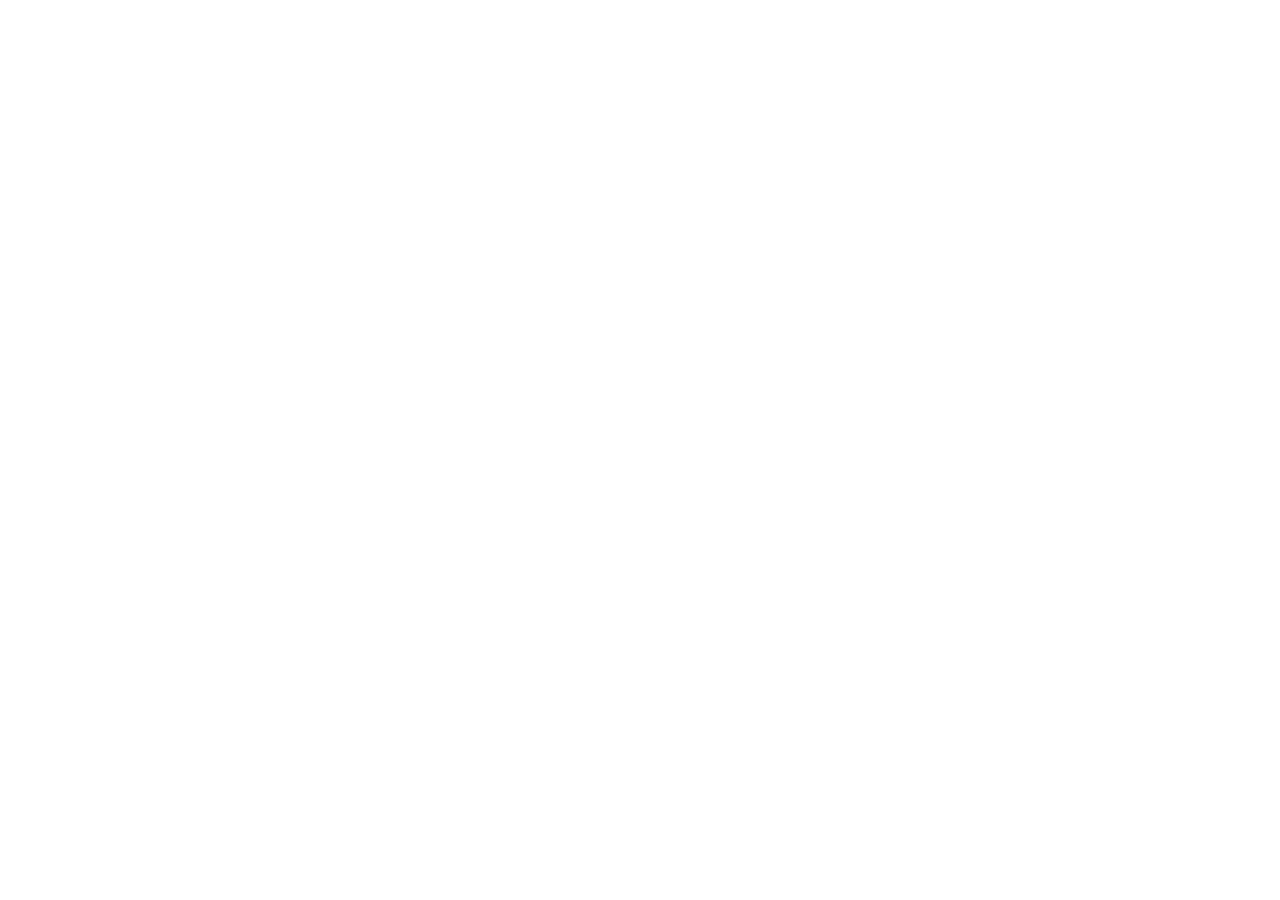
==== commit 0dea8d2a: "Redirect local login.html & daftar.html to portal so first click always opens the correct form" ====
--- a/daftar.html
+++ b/daftar.html
@@ -1,245 +1,13 @@
 <!DOCTYPE html>
-<html lang="id" data-theme="dark">
-  <head>
-    <meta charset="UTF-8"/>
-    <meta name="viewport" content="width=device-width, initial-scale=1.0, viewport-fit=cover"/>
-    <title>Registrasi — Smart AI</title>
-    <meta name="theme-color" content="#070d18"/>
-    <link href="https://fonts.googleapis.com/css2?family=Inter:wght@400;500;600;700;800&display=swap" rel="stylesheet">
-    <link rel="stylesheet" href="css/site.css">
-    <link rel="stylesheet" href="css/daftar.css">
-  </head>
-  <body>
-    <nav class="navbar">
-      <a href="index.html" class="logo">SMART<span>AI</span></a>
-      <ul class="nav-links">
-        <li><a href="index.html">Beranda</a></li>
-        <li><a href="performance.html">EA Performance</a></li>
-        <li><a href="kelebihan.html">Kelebihan</a></li>
-        <li><a href="produk.html">Produk</a></li>
-        <li><a href="video.html">Video</a></li>
-        <li><a href="testimoni.html">Testimoni</a></li>
-        <li><a href="faq.html">FAQ</a></li>
-        <li><a href="our-story.html">About Us</a></li>
-      </ul>
-      <div class="nav-actions">
-        <button class="theme-toggle" id="theme-toggle" aria-label="Theme">
-          <svg class="icon-moon" width="18" height="18" fill="none" stroke="currentColor" stroke-width="2" viewBox="0 0 24 24">
-            <path d="M21 12.79A9 9 0 1111.21 3 7 7 0 0021 12.79z"/>
-          </svg>
-          <svg class="icon-sun" width="18" height="18" fill="none" stroke="currentColor" stroke-width="2" viewBox="0 0 24 24">
-            <circle cx="12" cy="12" r="5"/>
-          </svg>
-        </button>
-        <a href="daftar.html" class="btn btn-nav active" aria-current="page">Registrasi</a>
-        <a href="login.html" class="btn btn-login">Login</a>
-        <button class="hamburger" id="hamburger" aria-label="Menu">
-          <span></span>
-          <span></span>
-          <span></span>
-        </button>
-      </div>
-    </nav>
-    <div class="mobile-menu" id="mobile-menu">
-      <a href="index.html" onclick="closeMenu()">Beranda</a>
-      <a href="performance.html" onclick="closeMenu()">EA Performance</a>
-      <a href="kelebihan.html" onclick="closeMenu()">Kelebihan</a>
-      <a href="produk.html" onclick="closeMenu()">Produk</a>
-      <a href="video.html" onclick="closeMenu()">Video</a>
-      <a href="testimoni.html" onclick="closeMenu()">Testimoni</a>
-      <a href="faq.html" onclick="closeMenu()">FAQ</a>
-      <a href="our-story.html" onclick="closeMenu()">About Us</a>
-      <a href="login.html" onclick="closeMenu()">Login</a>
-      <a href="daftar.html" class="btn btn-primary" onclick="closeMenu()">Registrasi</a>
-    </div>
-    <div class="page">
-      <aside>
-        <div class="side-label">Early Access</div>
-        <h2 class="side-title">Penasaran bagaimana sistemnya bekerja?</h2>
-        <p class="side-desc">
-          Tinggalkan data Anda. Tim Smart AI siap menjelaskan sistem tanpa tekanan untuk langsung membeli.
-        </p>
-        <div class="side-box">
-          <strong>Early Member:</strong> daftar lebih awal untuk info fitur dan akses prioritas.
-        </div>
-        <ul class="side-points">
-          <li>
-            <svg fill="none" stroke="currentColor" stroke-width="2.5" viewBox="0 0 24 24">
-              <path d="M5 13l4 4L19 7"/>
-            </svg>
-            Tidak ada kewajiban membeli saat konsultasi awal
-          </li>
-          <li>
-            <svg fill="none" stroke="currentColor" stroke-width="2.5" viewBox="0 0 24 24">
-              <path d="M5 13l4 4L19 7"/>
-            </svg>
-            Tim menghubungi via WhatsApp
-          </li>
-          <li>
-            <svg fill="none" stroke="currentColor" stroke-width="2.5" viewBox="0 0 24 24">
-              <path d="M5 13l4 4L19 7"/>
-            </svg>
-            Penjelasan sistem & pilihan layanan
-          </li>
-        </ul>
-      </aside>
-      <div class="form-card">
-        <div id="form-view">
-          <h1>Registrasi Smart AI</h1>
-          <p class="sub">Isi formulir di bawah. Kami akan segera menghubungi Anda.</p>
-          <form id="interest-form">
-            <div class="error-msg" id="error-msg" role="alert"></div>
-            <div class="form-group">
-              <label for="nama">Nama lengkap <span class="req">*</span></label>
-              <input type="text" id="nama" name="nama" placeholder="Nama Anda" required autocomplete="name"/>
-            </div>
-            <div class="form-group">
-              <label for="email">Email <span class="req">*</span></label>
-              <input type="email" id="email" name="email" placeholder="nama@email.com" required autocomplete="email"/>
-            </div>
-            <div class="form-group">
-              <label for="wa">Nomor WhatsApp <span class="req">*</span></label>
-              <input
-                type="tel"
-                id="wa"
-                name="wa"
-                placeholder="0812xxxxxxxx"
-                required
-                pattern="[0-9]{10,15}"
-                autocomplete="tel"
-                inputmode="numeric"/>
-            </div>
-            <div class="form-group">
-              <label for="password">Password <span class="req">*</span></label>
-              <div class="password-wrap">
-                <input
-                  type="password"
-                  id="password"
-                  name="password"
-                  placeholder="Minimal 8 karakter"
-                  required
-                  minlength="8"
-                  autocomplete="new-password"/>
-                <button type="button" class="toggle-pass" data-target="password" aria-label="Tampilkan password">
-                  <svg
-                    class="eye-open"
-                    width="20"
-                    height="20"
-                    fill="none"
-                    stroke="currentColor"
-                    stroke-width="2"
-                    viewBox="0 0 24 24">
-                    <path d="M1 12s4-8 11-8 11 8 11 8-4 8-11 8-11-8-11-8z"/>
-                    <circle cx="12" cy="12" r="3"/>
-                  </svg>
-                  <svg
-                    class="eye-closed"
-                    width="20"
-                    height="20"
-                    fill="none"
-                    stroke="currentColor"
-                    stroke-width="2"
-                    viewBox="0 0 24 24"
-                    style="display:none">
-                    <path d="M17.94 17.94A10.07 10.07 0 0112 20c-7 0-11-8-11-8a18.45 18.45 0 015.06-5.94M9.9 4.24A9.12 9.12 0 0112 4c7 0 11 8 11 8a18.5 18.5 0 01-2.16 3.19m-6.72-1.07a3 3 0 11-4.24-4.24"/>
-                    <line x1="1" y1="1" x2="23" y2="23"/>
-                  </svg>
-                </button>
-              </div>
-              <p class="field-hint">Minimal 8 karakter.</p>
-            </div>
-            <div class="form-group">
-              <label for="password2">Konfirmasi password <span class="req">*</span></label>
-              <div class="password-wrap">
-                <input
-                  type="password"
-                  id="password2"
-                  name="password2"
-                  placeholder="Ulangi password"
-                  required
-                  minlength="8"
-                  autocomplete="new-password"/>
-                <button type="button" class="toggle-pass" data-target="password2" aria-label="Tampilkan password">
-                  <svg
-                    class="eye-open"
-                    width="20"
-                    height="20"
-                    fill="none"
-                    stroke="currentColor"
-                    stroke-width="2"
-                    viewBox="0 0 24 24">
-                    <path d="M1 12s4-8 11-8 11 8 11 8-4 8-11 8-11-8-11-8z"/>
-                    <circle cx="12" cy="12" r="3"/>
-                  </svg>
-                  <svg
-                    class="eye-closed"
-                    width="20"
-                    height="20"
-                    fill="none"
-                    stroke="currentColor"
-                    stroke-width="2"
-                    viewBox="0 0 24 24"
-                    style="display:none">
-                    <path d="M17.94 17.94A10.07 10.07 0 0112 20c-7 0-11-8-11-8a18.45 18.45 0 015.06-5.94M9.9 4.24A9.12 9.12 0 0112 4c7 0 11 8 11 8a18.5 18.5 0 01-2.16 3.19m-6.72-1.07a3 3 0 11-4.24-4.24"/>
-                    <line x1="1" y1="1" x2="23" y2="23"/>
-                  </svg>
-                </button>
-              </div>
-            </div>
-            <div class="form-group">
-              <label for="referral">Kode referral <span class="opt">(opsional)</span></label>
-              <input
-                type="text"
-                id="referral"
-                name="referral"
-                placeholder="Masukkan kode referral"
-                autocomplete="off"
-                autocapitalize="characters"
-                maxlength="30"/>
-            </div>
-            <button type="submit" class="btn-submit" id="submit-btn">Kirim & Minta Dihubungi →</button>
-            <p class="form-note">Dengan mengirim, Anda setuju dihubungi oleh tim Smart AI.</p>
-          </form>
-        </div>
-        <div class="success-box" id="success-view">
-          <div class="success-icon">✓</div>
-          <h2>Data berhasil dikirim</h2>
-          <p>Tim kami akan segera menghubungi Anda melalui WhatsApp.</p>
-          <a href="index.html">← Kembali ke beranda</a>
-        </div>
-      </div>
-    </div>
-    <footer>
-      <div class="footer-grid">
-        <div>
-          <a href="index.html" class="logo">SMART<span>AI</span></a>
-          <p style="color:var(--text-muted);font-size:.85rem;margin-top:.8rem">
-            Ekosistem trading automation.
-          </p>
-        </div>
-        <div class="footer-col">
-          <h4>Produk</h4>
-          <a href="produk.html">EA Trading</a>
-          <a href="produk.html">Copy Trade</a>
-        </div>
-        <div class="footer-col">
-          <h4>Perusahaan</h4>
-          <a href="video.html">Video</a>
-          <a href="testimoni.html">Testimoni</a>
-          <a href="faq.html">FAQ</a>
-          <a href="our-story.html">About Us</a>
-        </div>
-        <div class="footer-col">
-          <h4>Dukungan</h4>
-          <a href="daftar.html">Registrasi</a>
-          <a href="login.html">Login</a>
-          <a href="https://wa.me/6282137585596" target="_blank" rel="noopener">WhatsApp</a>
-        </div>
-      </div>
-      <div class="footer-bottom">Risk Disclosure: Trading memiliki risiko kerugian.</div>
-    </footer>
-    <a href="https://wa.me/6282137585596" class="wa-float" target="_blank" rel="noopener">WHATSAPP</a>
-    <script src="js/site.js"></script>
-    <script src="js/daftar.js"></script>
-  </body>
+<html lang="id">
+<head>
+  <meta charset="UTF-8"/>
+  <meta name="viewport" content="width=device-width, initial-scale=1.0"/>
+  <meta http-equiv="refresh" content="0;url=https://smart-ai-black.vercel.app/daftar.html"/>
+  <title>Registrasi — Smart AI</title>
+  <script>location.replace('https://smart-ai-black.vercel.app/daftar.html');</script>
+</head>
+<body>
+  <p>Mengalihkan ke halaman registrasi… <a href="https://smart-ai-black.vercel.app/daftar.html">Lanjut</a></p>
+</body>
 </html>
